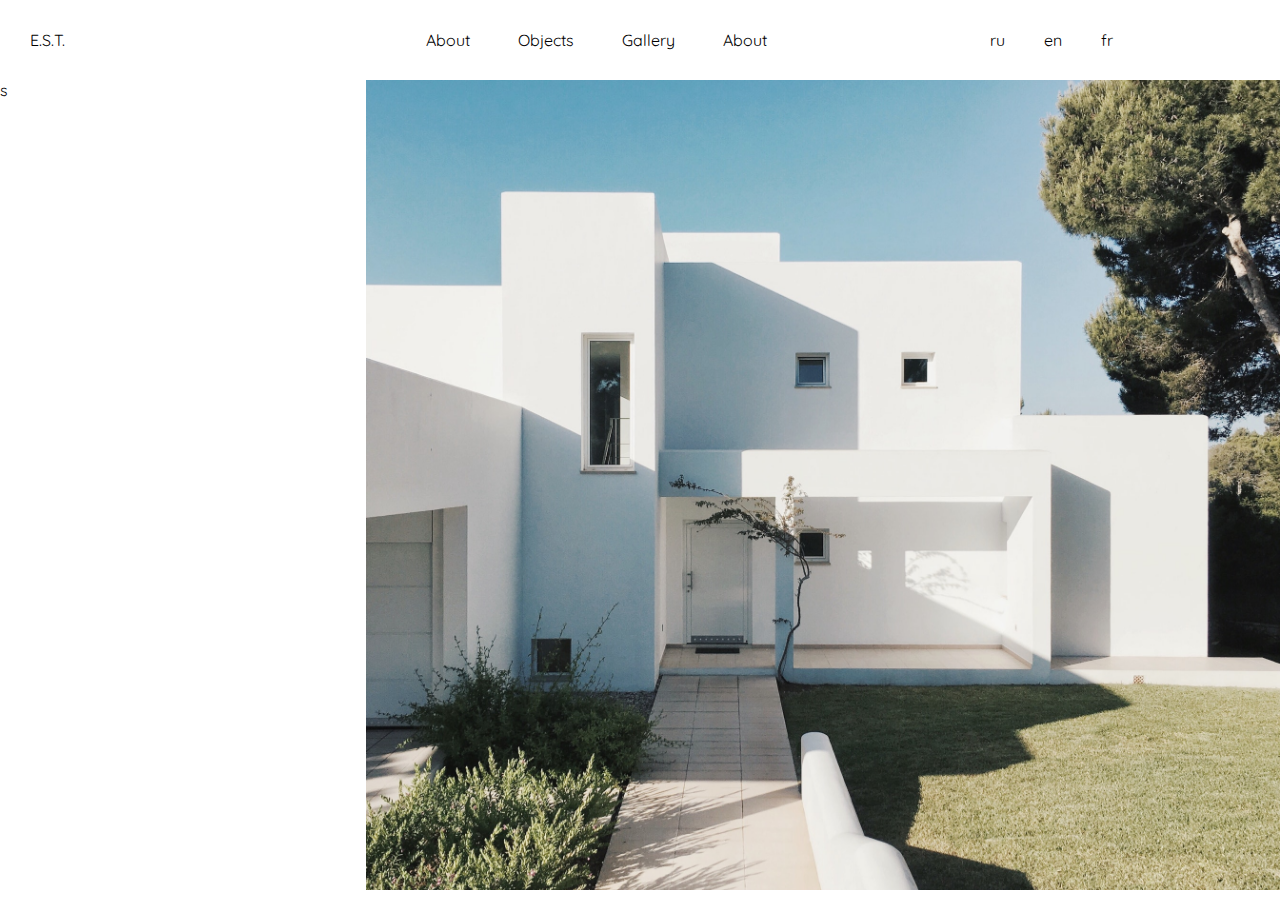
==== index.html @ d5d572e9 "init" ====
<!DOCTYPE html>
<html lang="en">
  <head>
    <meta charset="UTF-8" />
    <meta http-equiv="X-UA-Compatible" content="IE=edge" />
    <meta name="viewport" content="width=device-width, initial-scale=1.0" />
    <link rel="stylesheet" href="./styles.css" />
    <link rel="preconnect" href="https://fonts.googleapis.com" />
    <link rel="preconnect" href="https://fonts.gstatic.com" crossorigin />
    <link
      href="https://fonts.googleapis.com/css2?family=Quicksand:wght@300&display=swap"
      rel="stylesheet"
    />
    <link
      rel="stylesheet"
      href="https://cdnjs.cloudflare.com/ajax/libs/font-awesome/6.1.0/css/all.min.css"
      integrity="sha512-10/jx2EXwxxWqCLX/hHth/vu2KY3jCF70dCQB8TSgNjbCVAC/8vai53GfMDrO2Emgwccf2pJqxct9ehpzG+MTw=="
      crossorigin="anonymous"
      referrerpolicy="no-referrer"
    />
    <title>Construct Run</title>
  </head>
  <body>
    <section id="nav">
      <div class="">E.S.T.</div>
      <nav>
        <div class="links">
          <ul>
            <li>About</li>
            <li>Objects</li>
            <li>Gallery</li>
            <li>About</li>
          </ul>
        </div>
        <div class="langs">
          <ul>
            <li>
              <i class="fa-solid fa-magnifying-glass"></i>
            </li>
            <li>ru</li>
            <li>en</li>
            <li>fr</li>
          </ul>
        </div>
      </nav>
    </section>
    <section id="top-section">
      <div>s</div>
      <div class="image-side"></div>
    </section>
  </body>
</html>
---- styles.css ----
* {
  margin: 0;
  box-sizing: border-box;
}

body {
  background-color: white;
  font-family: "Quicksand", sans-serif;
}
#nav {
  display: grid;
  grid-template-columns: 4fr 10fr;
  padding: 30px;
}
nav {
  display: flex;
  flex-direction: row;
  justify-content: space-between;
}
.links {
  width: 50%;
  display: flex;
  justify-content: space-evenly;
}

.links ul {
  width: 100%;
  justify-content: space-evenly;
}

.langs {
  width: 50%;
  display: flex;
  justify-content: center;
}

.langs ul {
  width: 200px;
  justify-content: space-around;
}

#top-section {
  display: grid;
  grid-template-columns: 4fr 10fr;
  height: 90vh;
}

ul {
  display: flex;
  flex-direction: row;
  padding: 0;
  /* width: 50%; */
}

li {
  list-style-type: none;
}
.image-side {
  background: url("./hero.jpg");
  width: 100%;
  background-position: center;
  background-size: cover;
  background-repeat: no-repeat;
}
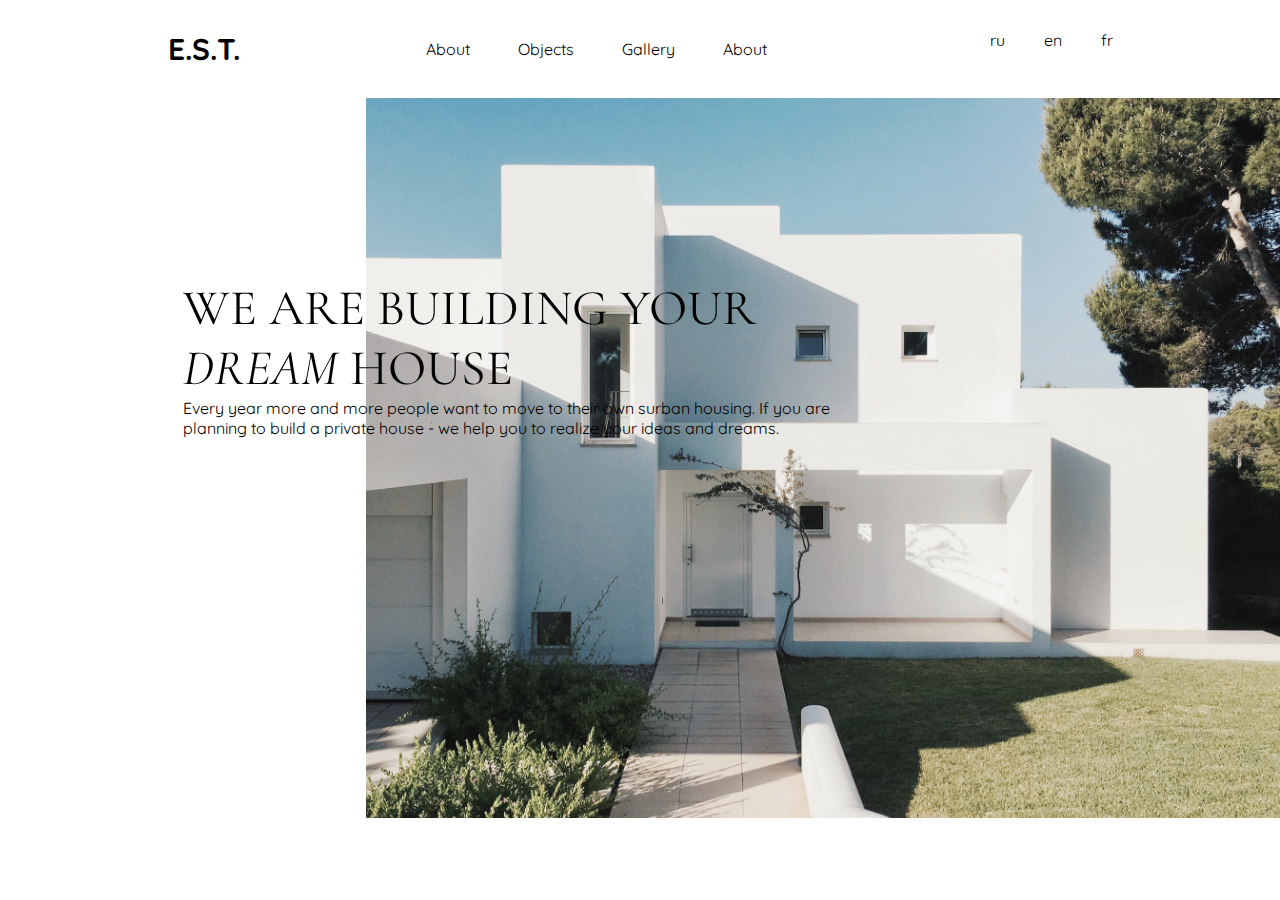
==== commit 591dd8e2: "+hero text" ====
--- a/index.html
+++ b/index.html
@@ -13,16 +13,20 @@
     />
     <link
       rel="stylesheet"
-      href="https://cdnjs.cloudflare.com/ajax/libs/font-awesome/6.1.0/css/all.min.css"
+      href="https://cdnjs.cloudflare.com/ajax/libs/font-awesome/6.1.1/css/all.min.css"
       integrity="sha512-10/jx2EXwxxWqCLX/hHth/vu2KY3jCF70dCQB8TSgNjbCVAC/8vai53GfMDrO2Emgwccf2pJqxct9ehpzG+MTw=="
       crossorigin="anonymous"
       referrerpolicy="no-referrer"
+    />
+    <link
+      href="https://fonts.googleapis.com/css2?family=Cormorant+Garamond:wght@300;400;500;700&display=swap"
+      rel="stylesheet"
     />
     <title>Construct Run</title>
   </head>
   <body>
     <section id="nav">
-      <div class="">E.S.T.</div>
+      <div class="title">E.S.T.</div>
       <nav>
         <div class="links">
           <ul>
@@ -35,7 +39,7 @@
         <div class="langs">
           <ul>
             <li>
-              <i class="fa-solid fa-magnifying-glass"></i>
+              <i class="fa-regular fa-magnifying-glass"></i>
             </li>
             <li>ru</li>
             <li>en</li>
@@ -45,7 +49,16 @@
       </nav>
     </section>
     <section id="top-section">
-      <div>s</div>
+      <div class="text-wrapper">
+        <div class="text">
+          <p class="main">we are building your <i>dream</i> house</p>
+          <p class="small">
+            Every year more and more people want to move to their own surban
+            housing. If you are planning to build a private house - we help you
+            to realize your ideas and dreams.
+          </p>
+        </div>
+      </div>
       <div class="image-side"></div>
     </section>
   </body>
--- a/styles.css
+++ b/styles.css
@@ -26,6 +26,7 @@
 .links ul {
   width: 100%;
   justify-content: space-evenly;
+  align-items: center;
 }
 
 .langs {
@@ -42,7 +43,7 @@
 #top-section {
   display: grid;
   grid-template-columns: 4fr 10fr;
-  height: 90vh;
+  height: 80vh;
 }
 
 ul {
@@ -54,6 +55,7 @@
 
 li {
   list-style-type: none;
+  cursor: pointer;
 }
 .image-side {
   background: url("./hero.jpg");
@@ -62,3 +64,27 @@
   background-size: cover;
   background-repeat: no-repeat;
 }
+
+.title {
+  font-size: 30px;
+  text-align: center;
+  font-weight: bold;
+  font-family: "Quicksand", sans-serif;
+}
+
+.text-wrapper {
+  position: relative;
+}
+
+.text {
+  position: absolute;
+  top: 25%;
+  left: 50%;
+}
+
+.text .main {
+  font-size: 50px;
+  text-transform: uppercase;
+  width: 700px;
+  font-family: 'Cormorant Garamond', serif;
+}
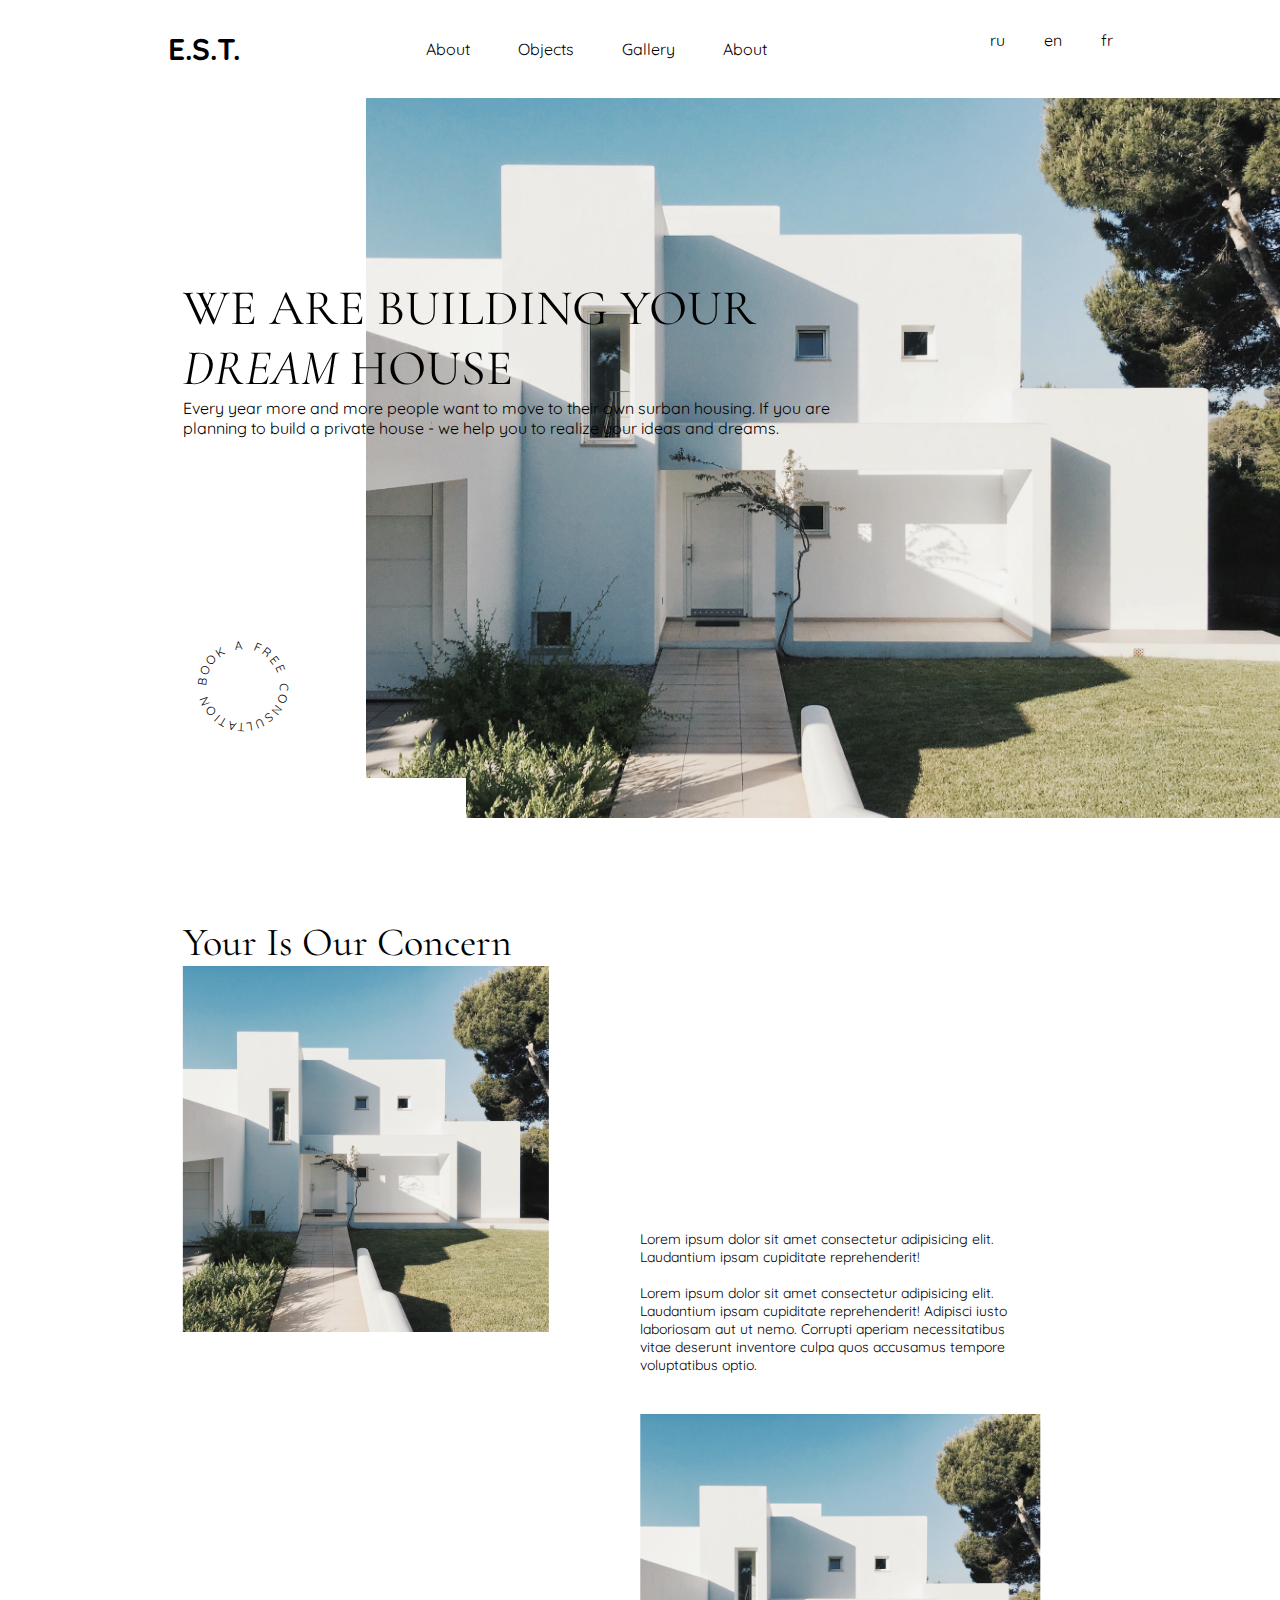
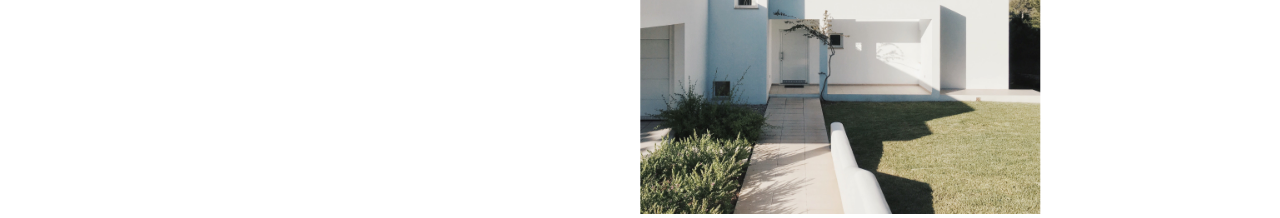
==== commit 0e2770e5: "+second section" ====
--- a/index.html
+++ b/index.html
@@ -11,10 +11,11 @@
       href="https://fonts.googleapis.com/css2?family=Quicksand:wght@300&display=swap"
       rel="stylesheet"
     />
+
     <link
       rel="stylesheet"
       href="https://cdnjs.cloudflare.com/ajax/libs/font-awesome/6.1.1/css/all.min.css"
-      integrity="sha512-10/jx2EXwxxWqCLX/hHth/vu2KY3jCF70dCQB8TSgNjbCVAC/8vai53GfMDrO2Emgwccf2pJqxct9ehpzG+MTw=="
+      integrity="sha512-KfkfwYDsLkIlwQp6LFnl8zNdLGxu9YAA1QvwINks4PhcElQSvqcyVLLD9aMhXd13uQjoXtEKNosOWaZqXgel0g=="
       crossorigin="anonymous"
       referrerpolicy="no-referrer"
     />
@@ -39,7 +40,7 @@
         <div class="langs">
           <ul>
             <li>
-              <i class="fa-regular fa-magnifying-glass"></i>
+              <i class="fa-light fa-magnifying-glass"></i>
             </li>
             <li>ru</li>
             <li>en</li>
@@ -58,8 +59,57 @@
             to realize your ideas and dreams.
           </p>
         </div>
+        <div class="circle">
+          <svg viewBox="0 0 100 100" width="100" height="100">
+            <defs>
+              <path
+                id="circle"
+                d="
+        M 50, 50
+        m -37, 0
+        a 37,37 0 1,1 74,0
+        a 37,37 0 1,1 -74,0"
+              />
+            </defs>
+            <text>
+              <textPath class="textpath" xlink:href="#circle">
+                BOOK A FREE CONSULTATION
+              </textPath>
+            </text>
+          </svg>
+          <i class="fa fa-arrow-right-long text-path-icon"></i>
+        </div>
       </div>
-      <div class="image-side"></div>
+      <div class="image-side">
+        <div class="buttons">
+          <div class="left">
+            <i class="fa fa-arrow-left-long text-path-icon"></i>
+          </div>
+          <div class="right">
+            <i class="fa fa-arrow-right-long text-path-icon"></i>
+          </div>
+        </div>
+      </div>
+    </section>
+
+    <section id="second-section">
+      <div class="second-section-left">
+        <p class="second-section-text">your is our concern</p>
+        <img src="./hero.jpg" alt="second-image" class="second-image" />
+      </div>
+      <div class="second-section-right">
+        <div class="right-inner">
+          <p>
+            Lorem ipsum dolor sit amet consectetur adipisicing elit. Laudantium
+            ipsam cupiditate reprehenderit! <br/> <br/>
+            Lorem ipsum dolor sit amet consectetur adipisicing elit. Laudantium
+            ipsam cupiditate reprehenderit! Adipisci iusto laboriosam aut ut
+            nemo. Corrupti aperiam necessitatibus vitae deserunt inventore culpa
+            quos accusamus tempore voluptatibus optio.
+          </p>
+          <img src="./hero.jpg" alt="second-image" class="second-image" />
+        </div>
+      </div>
     </section>
   </body>
 </html>
--- a/styles.css
+++ b/styles.css
@@ -6,6 +6,7 @@
 body {
   background-color: white;
   font-family: "Quicksand", sans-serif;
+  overflow-x: hidden;
 }
 #nav {
   display: grid;
@@ -44,6 +45,13 @@
   display: grid;
   grid-template-columns: 4fr 10fr;
   height: 80vh;
+  margin-bottom: 100px;
+}
+
+#second-section {
+  display: grid;
+  grid-template-columns: 4fr 10fr;
+  height: 100vh;
 }
 
 ul {
@@ -63,6 +71,7 @@
   background-position: center;
   background-size: cover;
   background-repeat: no-repeat;
+  position: relative;
 }
 
 .title {
@@ -80,11 +89,99 @@
   position: absolute;
   top: 25%;
   left: 50%;
+  z-index: 2;
 }
 
 .text .main {
   font-size: 50px;
   text-transform: uppercase;
   width: 700px;
-  font-family: 'Cormorant Garamond', serif;
+  font-family: "Cormorant Garamond", serif;
 }
+
+.circle {
+  width: 120px;
+  height: 120px;
+  border-radius: 50%;
+  display: flex;
+  justify-content: center;
+  align-items: center;
+  padding: 8px;
+  position: absolute;
+  bottom: 10%;
+  left: 50%;
+}
+
+.textpath {
+  font-size: 12px;
+  word-spacing: 3px;
+  letter-spacing: 2px;
+}
+
+.text-path-icon {
+  position: absolute;
+}
+
+.buttons {
+  background-color: white;
+  width: 100px;
+  height: 40px;
+  position: absolute;
+  bottom: 0;
+  left: 0;
+  display: grid;
+  grid-template-columns: repeat(2, 1fr);
+  gap: 10px;
+  cursor: pointer;
+}
+
+.left {
+  display: flex;
+  justify-content: end;
+  align-items: center;
+}
+
+.right {
+  display: flex;
+  justify-content: start;
+  align-items: center;
+}
+
+.second-section-left {
+  width: 100%;
+  transform: translateX(50%);
+
+}
+
+.second-section-text {
+  font-family: "Cormorant Garamond", serif;
+  font-size: 40px;
+  text-transform: capitalize;
+
+}
+
+
+.second-image{
+    width: 100%;
+    /* height: 70vh; */
+}
+
+
+.second-section-right{
+    width: 100%;
+  transform: translateX(30%);
+
+}
+
+
+.right-inner{
+    width: 400px;
+    position: absolute;
+    bottom: 0;
+    font-size: 14px;
+}
+
+.right-inner p{
+    padding-right: 20px;
+margin-bottom: 40px;
+}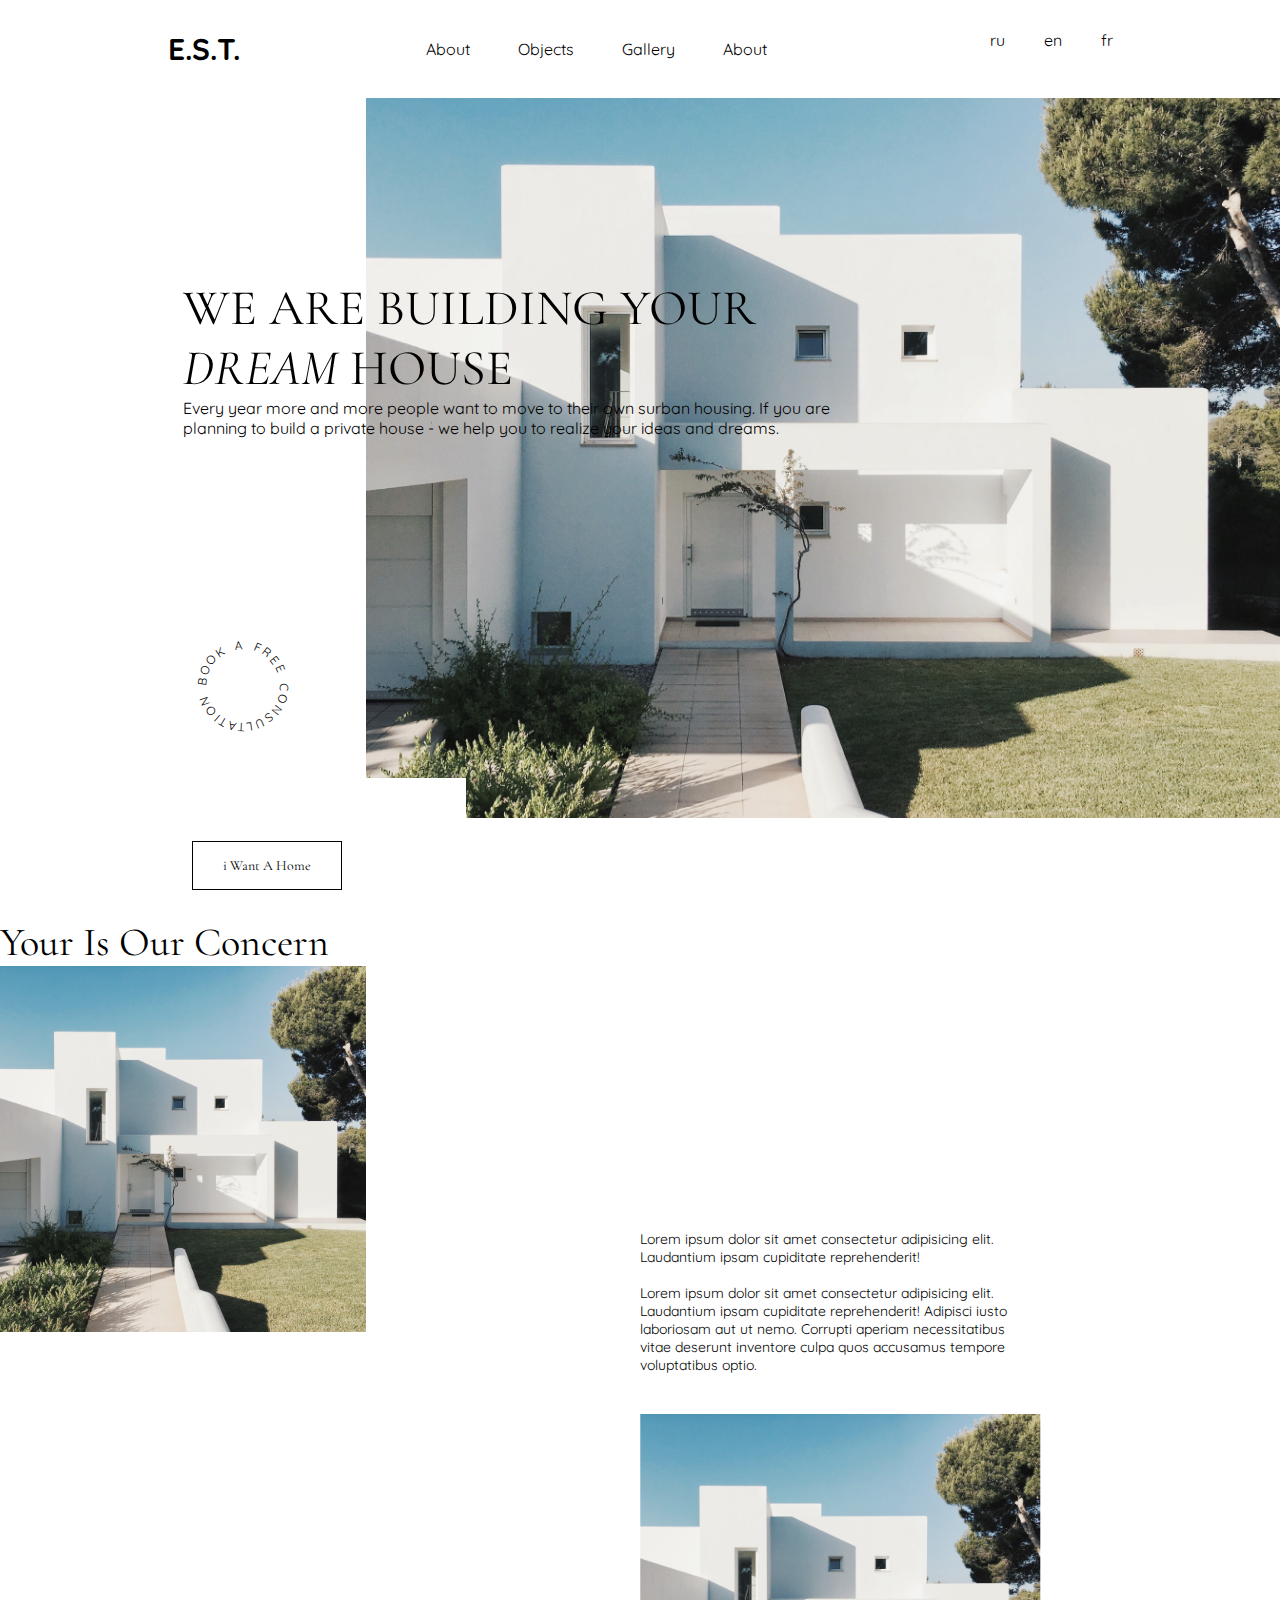
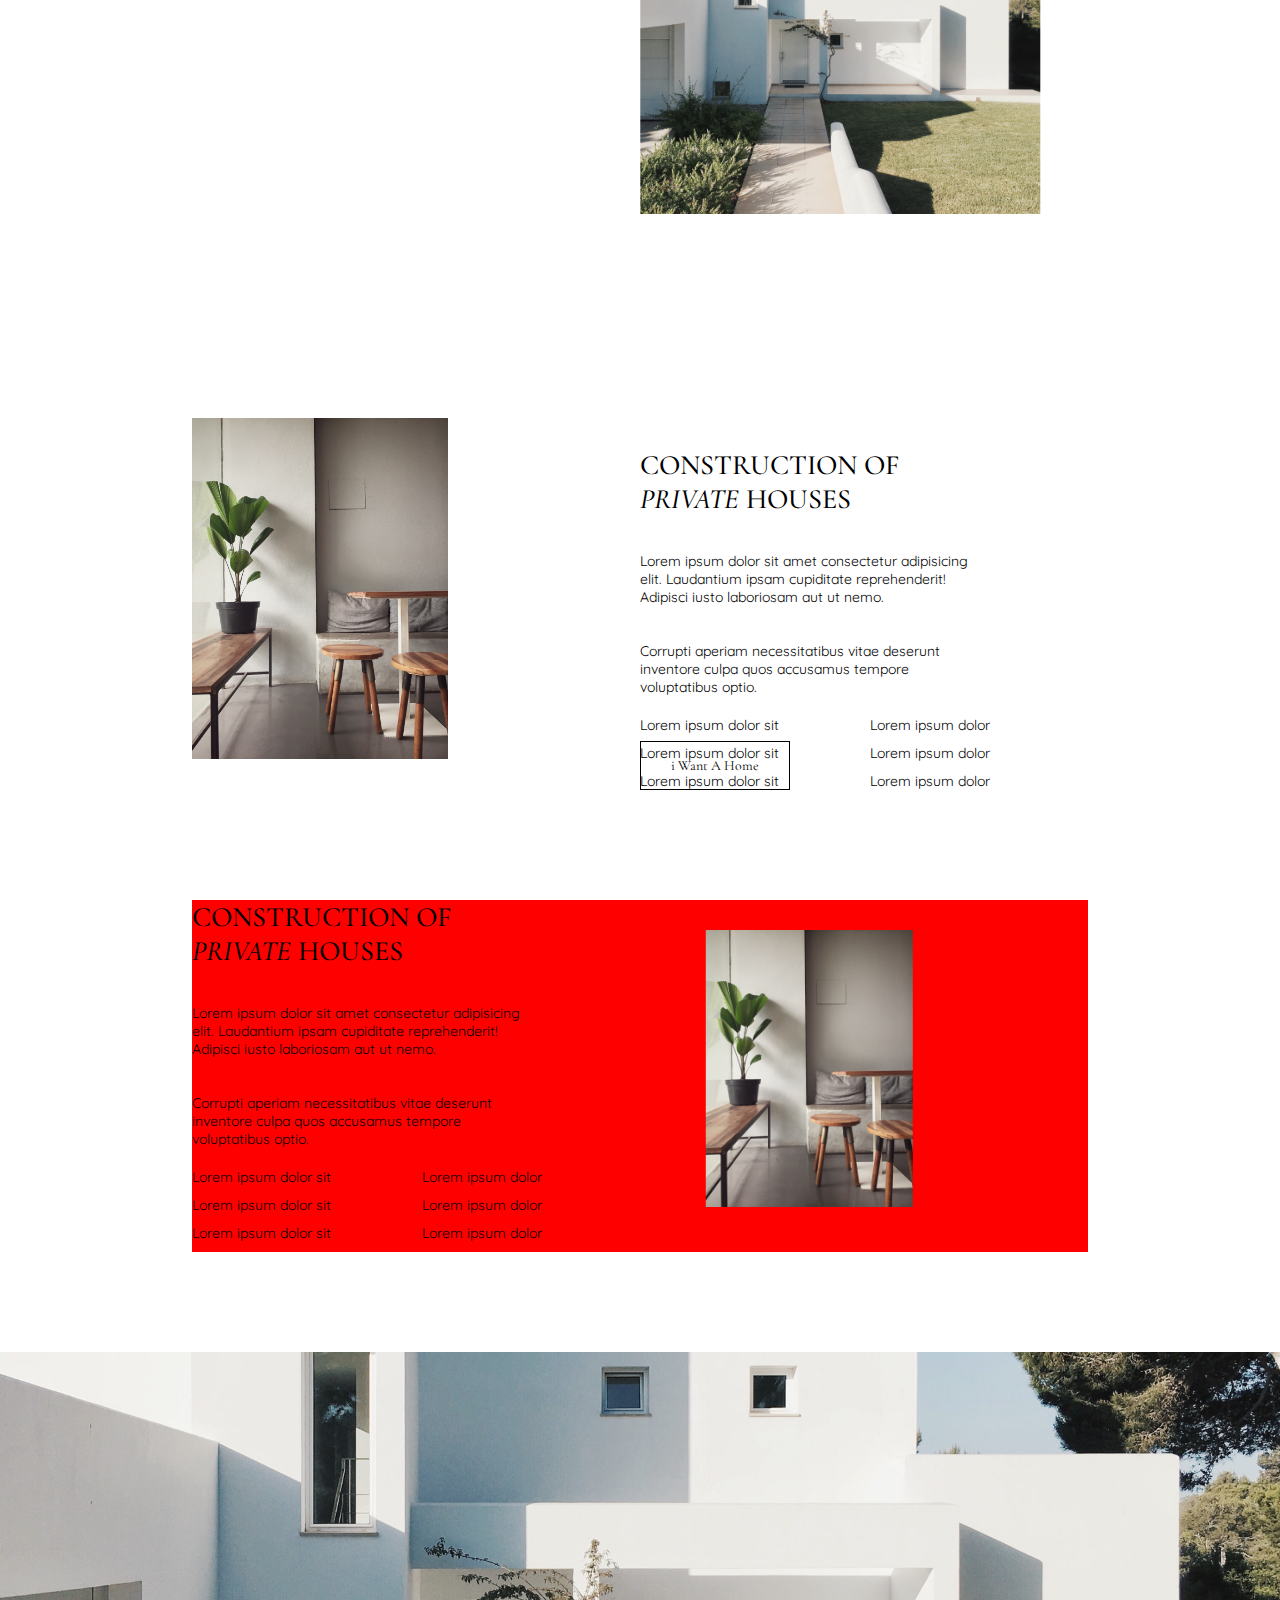
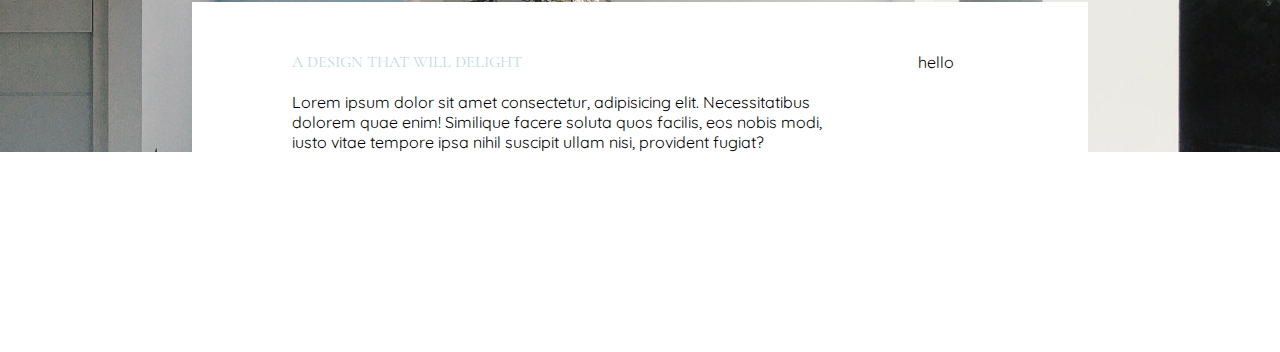
==== commit 2b66be47: "good" ====
--- a/index.html
+++ b/index.html
@@ -101,7 +101,8 @@
         <div class="right-inner">
           <p>
             Lorem ipsum dolor sit amet consectetur adipisicing elit. Laudantium
-            ipsam cupiditate reprehenderit! <br/> <br/>
+            ipsam cupiditate reprehenderit! <br />
+            <br />
             Lorem ipsum dolor sit amet consectetur adipisicing elit. Laudantium
             ipsam cupiditate reprehenderit! Adipisci iusto laboriosam aut ut
             nemo. Corrupti aperiam necessitatibus vitae deserunt inventore culpa
@@ -111,5 +112,109 @@
         </div>
       </div>
     </section>
+
+    <!-- <section id="second-section">
+      <div class="second-section-left">
+        <img src="./hero.jpg" alt="second-image" class="third-image" />
+      </div>
+      <div class="second-section-right">
+        <div class="right-inner">
+          <p>
+            Lorem ipsum dolor sit amet consectetur adipisicing elit. Laudantium
+            ipsam cupiditate reprehenderit! <br />
+            <br />
+            Lorem ipsum dolor sit amet consectetur adipisicing elit. Laudantium
+            ipsam cupiditate reprehenderit! Adipisci iusto laboriosam aut ut
+            nemo. Corrupti aperiam necessitatibus vitae deserunt inventore culpa
+            quos accusamus tempore voluptatibus optio.
+          </p>
+          <img src="./hero.jpg" alt="second-image" class="second-image" />
+        </div>
+      </div>
+    </section> -->
+
+    <section id="third-section">
+      <div class="second-section-left">
+        <img src="./image1.jpg" alt="second-image" class="third-image" />
+      </div>
+      <div class="second-section-right">
+        <div class="third-right-inner">
+          <p class="huge">CONSTRUCTION OF <i>PRIVATE</i> HOUSES</p>
+          <br /><br />
+          <p>
+            Lorem ipsum dolor sit amet consectetur adipisicing elit. Laudantium
+            ipsam cupiditate reprehenderit! Adipisci iusto laboriosam aut ut
+            nemo.
+          </p>
+          <br /><br />
+          <p>
+            Corrupti aperiam necessitatibus vitae deserunt inventore culpa quos
+            accusamus tempore voluptatibus optio.
+          </p>
+          <div class="list">
+            <ul>
+              <li>Lorem ipsum dolor sit</li>
+              <li>Lorem ipsum dolor sit</li>
+              <li>Lorem ipsum dolor sit</li>
+            </ul>
+            <ul>
+              <li>Lorem ipsum dolor</li>
+              <li>Lorem ipsum dolor</li>
+              <li>Lorem ipsum dolor</li>
+            </ul>
+          </div>
+          <span class="custom-button">i want a home</span>
+        </div>
+      </div>
+    </section>
+
+    <section id="four-section">
+      <div class="second-section-left">
+        <div class="third-right-inner">
+          <p class="huge">CONSTRUCTION OF <i>PRIVATE</i> HOUSES</p>
+          <br /><br />
+          <p>
+            Lorem ipsum dolor sit amet consectetur adipisicing elit. Laudantium
+            ipsam cupiditate reprehenderit! Adipisci iusto laboriosam aut ut
+            nemo.
+          </p>
+          <br /><br />
+          <p>
+            Corrupti aperiam necessitatibus vitae deserunt inventore culpa quos
+            accusamus tempore voluptatibus optio.
+          </p>
+          <div class="list">
+            <ul>
+              <li>Lorem ipsum dolor sit</li>
+              <li>Lorem ipsum dolor sit</li>
+              <li>Lorem ipsum dolor sit</li>
+            </ul>
+            <ul>
+              <li>Lorem ipsum dolor</li>
+              <li>Lorem ipsum dolor</li>
+              <li>Lorem ipsum dolor</li>
+            </ul>
+          </div>
+          <span class="custom-button">i want a home</span>
+        </div>
+      </div>
+      <div class="second-section-right">
+        <img src="./image1.jpg" alt="second-image" class="third-image-left" />
+      </div>
+    </section>
+
+    <section id="five-section">
+      <div class="box">
+        <div class="box-inner">
+          <p class="design">A DESIGN THAT WILL DELIGHT</p><br/>
+          Lorem ipsum dolor sit amet consectetur, adipisicing elit.
+          Necessitatibus dolorem quae enim! Similique facere soluta quos
+          facilis, eos nobis modi, iusto vitae tempore ipsa nihil suscipit ullam
+          nisi, provident fugiat?
+        </div>
+        <div class="">hello</div>
+      </div>
+    </section>
+    <footer></footer>
   </body>
 </html>
--- a/styles.css
+++ b/styles.css
@@ -52,9 +52,35 @@
   display: grid;
   grid-template-columns: 4fr 10fr;
   height: 100vh;
-}
-
-ul {
+  margin-bottom: 200px;
+}
+
+#third-section {
+  /* display: grid;
+  grid-template-columns: 4fr 10fr;
+  height: auto;
+  margin-bottom: 100px; */
+  display: grid;
+  grid-template-columns: 4fr 10fr;
+  height: auto;
+  width: 70%;
+  margin: auto;
+  margin-bottom: 100px;
+}
+
+#four-section {
+  display: grid;
+  grid-template-columns: 4fr 10fr;
+  height: auto;
+  width: 70%;
+  margin: auto;
+  margin-bottom: 100px;
+  background-color: red;
+
+}
+
+.links ul,
+.langs ul {
   display: flex;
   flex-direction: row;
   padding: 0;
@@ -147,41 +173,128 @@
   align-items: center;
 }
 
-.second-section-left {
-  width: 100%;
-  transform: translateX(50%);
-
+.second-section-left,
+.third-section-left {
+  width: 100%;
+  /* transform: translateX(50%); */
 }
 
 .second-section-text {
   font-family: "Cormorant Garamond", serif;
   font-size: 40px;
   text-transform: capitalize;
-
-}
-
-
-.second-image{
-    width: 100%;
-    /* height: 70vh; */
-}
-
-
-.second-section-right{
-    width: 100%;
+}
+
+.second-image {
+  width: 100%;
+  /* height: 70vh; */
+}
+
+.third-image {
+  width: 100%;
+  /* height: 70vh; */
+}
+
+.second-section-right {
+  width: 100%;
   transform: translateX(30%);
-
-}
-
-
-.right-inner{
-    width: 400px;
-    position: absolute;
-    bottom: 0;
-    font-size: 14px;
-}
-
-.right-inner p{
-    padding-right: 20px;
-margin-bottom: 40px;
+  padding-top: 30px;
+}
+
+.right-inner {
+  width: 400px;
+  position: absolute;
+  bottom: 0;
+  font-size: 14px;
+}
+
+.right-inner p {
+  padding-right: 20px;
+  margin-bottom: 40px;
+}
+
+.third-right-inner {
+  width: 350px;
+  font-size: 14px;
+}
+
+.third-right-inner p {
+  width: 350px;
+}
+
+.huge {
+  font-size: 28px;
+  font-weight: 500;
+  font-family: "Cormorant Garamond", serif;
+}
+
+.list {
+  display: flex;
+  justify-content: space-between;
+}
+
+.list ul {
+  padding: 0;
+  margin-top: 20px;
+}
+.list ul li {
+  margin-bottom: 10px;
+}
+
+.custom-button {
+  text-transform: capitalize;
+  width: auto;
+  border: 1px solid black;
+  padding: 15px 30px;
+  position: absolute;
+  bottom: 10px;
+  cursor: pointer;
+  font-family: "Cormorant Garamond", serif;
+}
+
+.third-image-left {
+  width: 38%;
+  /* height: 960px; */
+}
+
+#five-section {
+  background: url("./hero.jpg");
+  width: 100%;
+  height: 400px;
+  background-position: center;
+  background-size: cover;
+  background-repeat: no-repeat;
+  position: relative;
+}
+
+.box {
+  width: 70%;
+  background-color: white;
+  margin: auto;
+  position: absolute;
+  bottom: 0;
+  margin: auto;
+  transform: translateX(50%);
+  right: 50%;
+  /* padding: 20px 50px; */
+  padding: 50px 100px 0 100px;
+  display: grid;
+  grid-template-columns: 90% 10%;
+}
+
+.box-inner {
+  width: 90%;
+}
+
+
+
+.design{
+  font-family: "Cormorant Garamond", serif;
+color: #bed8e5;
+}
+
+
+footer{
+    height: 200px;
+
 }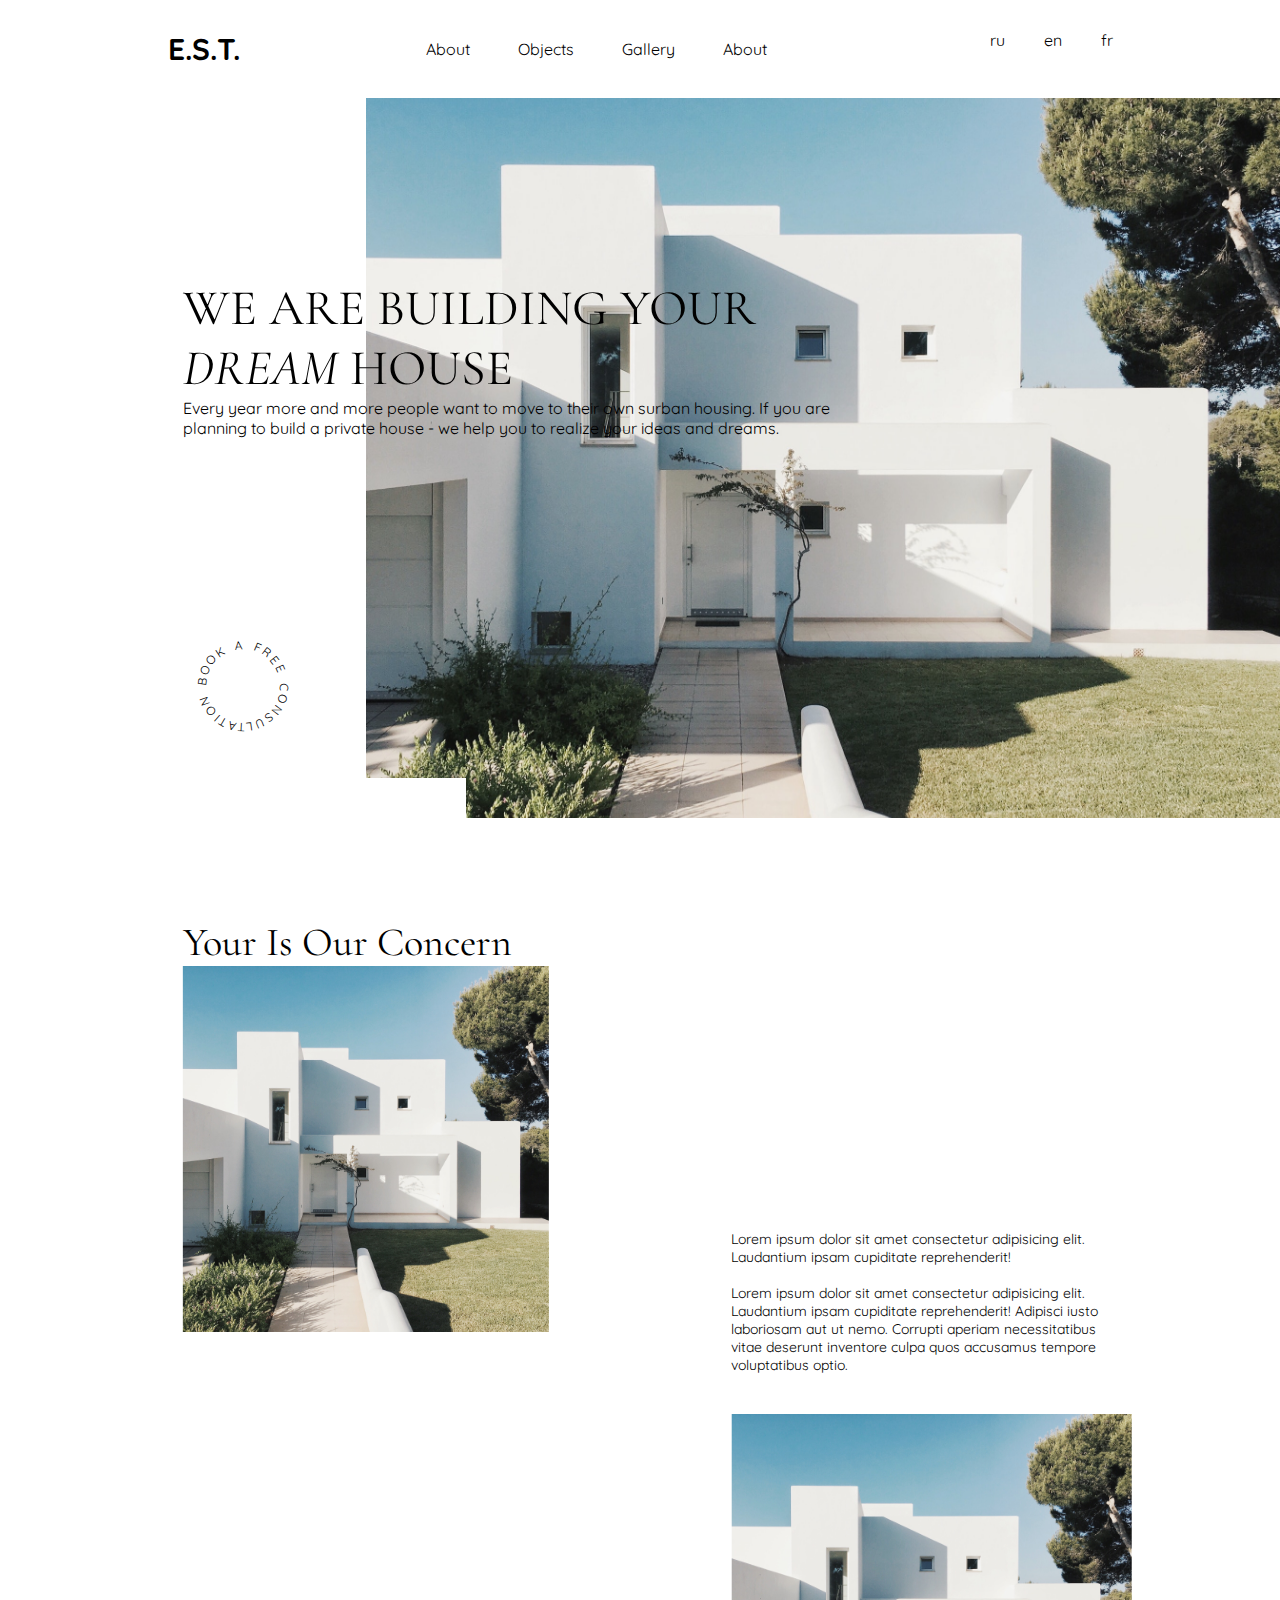
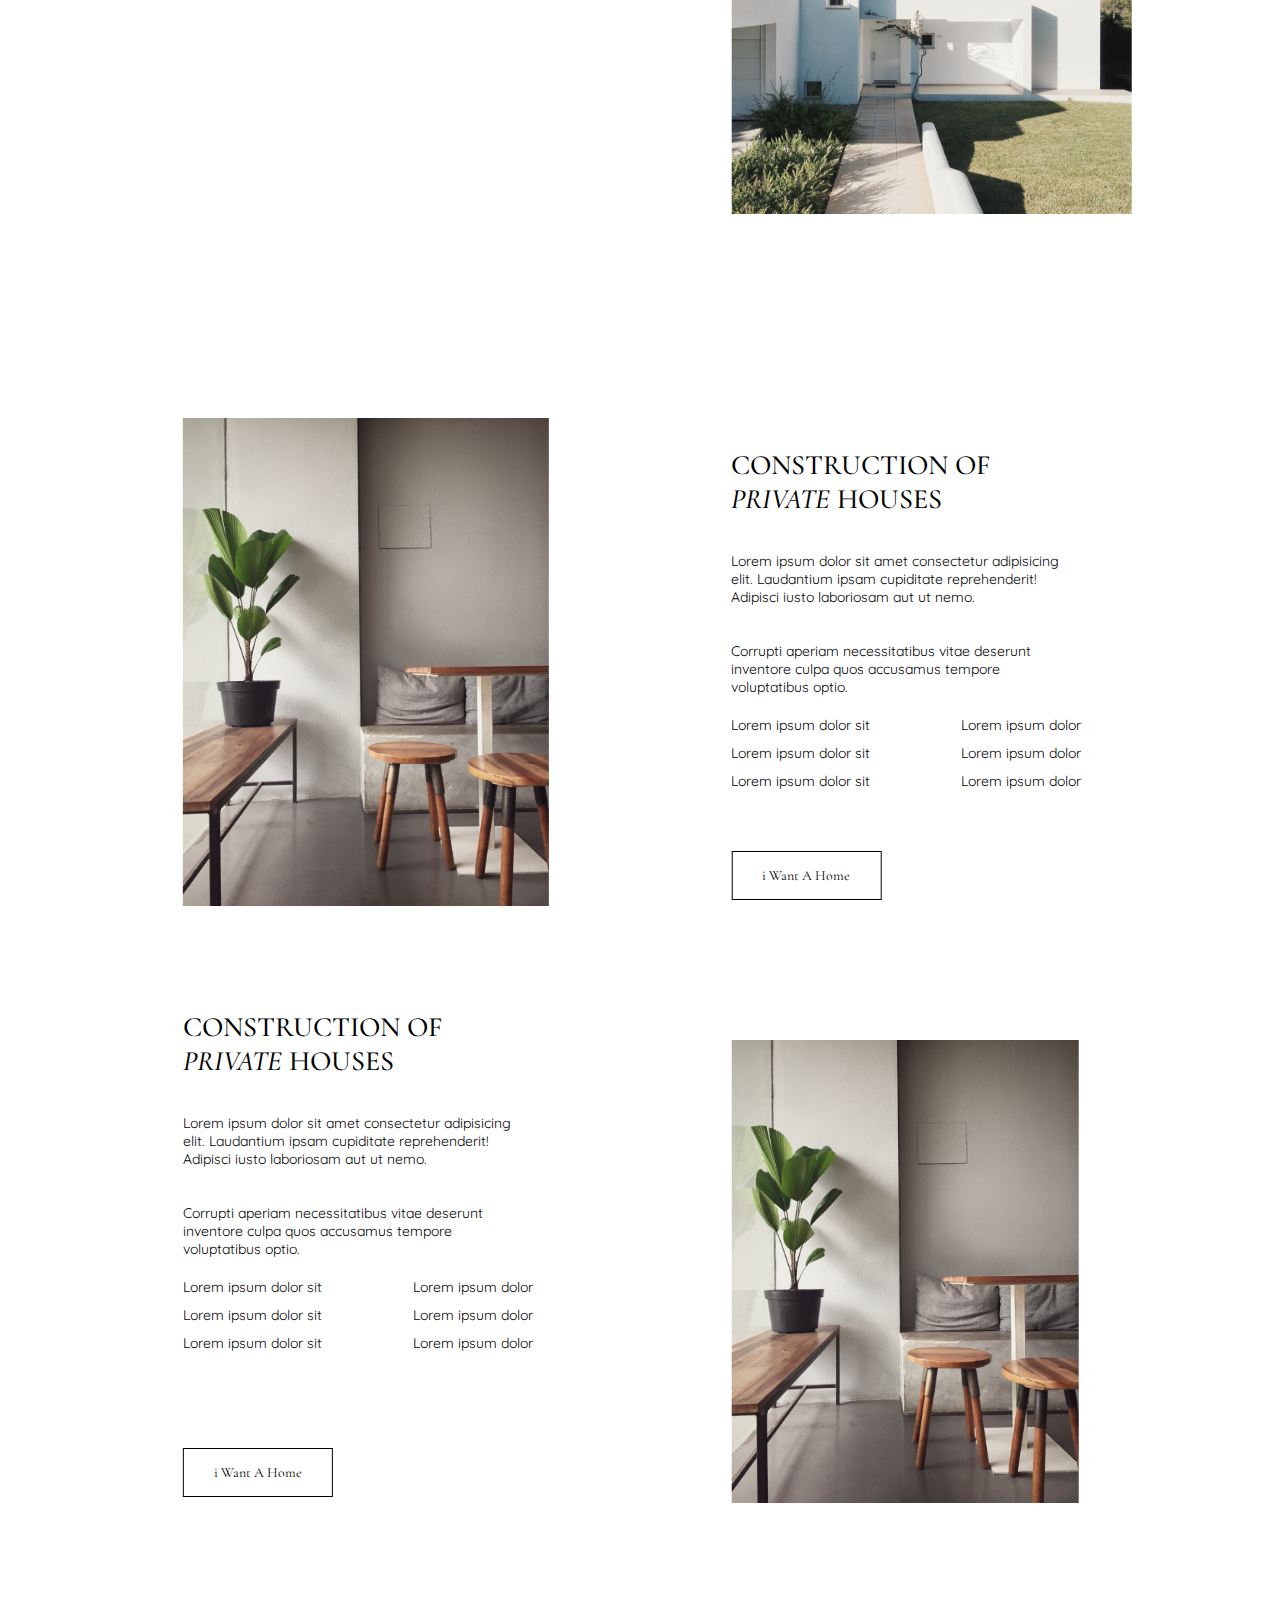
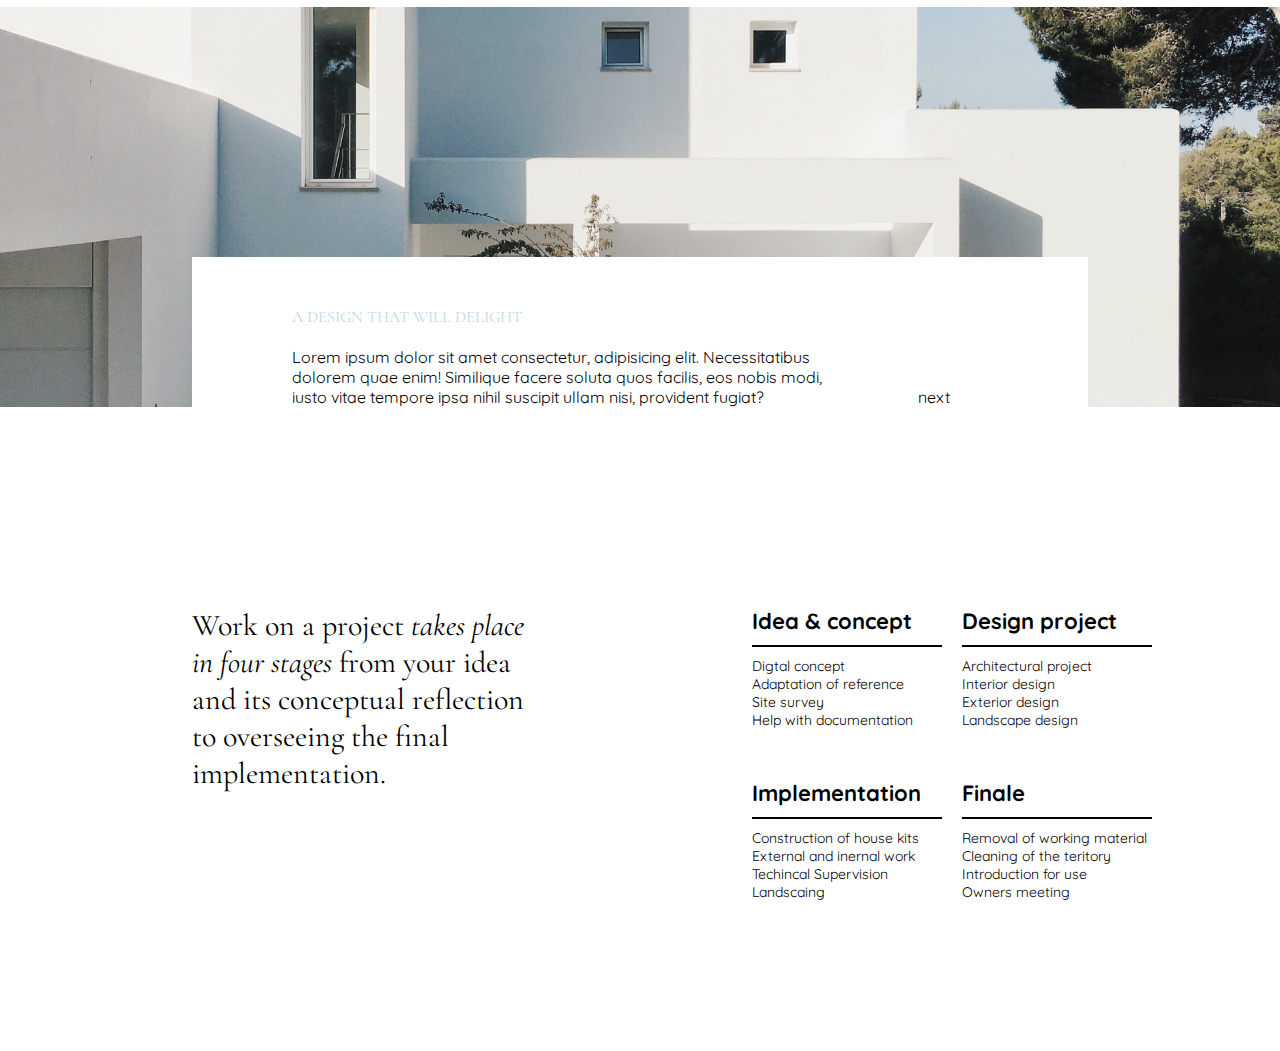
==== commit 9e64bda7: "+about" ====
--- a/index.html
+++ b/index.html
@@ -206,15 +206,75 @@
     <section id="five-section">
       <div class="box">
         <div class="box-inner">
-          <p class="design">A DESIGN THAT WILL DELIGHT</p><br/>
+          <p class="design">A DESIGN THAT WILL DELIGHT</p>
+          <br />
           Lorem ipsum dolor sit amet consectetur, adipisicing elit.
           Necessitatibus dolorem quae enim! Similique facere soluta quos
           facilis, eos nobis modi, iusto vitae tempore ipsa nihil suscipit ullam
           nisi, provident fugiat?
         </div>
-        <div class="">hello</div>
-      </div>
-    </section>
-    <footer></footer>
+        <div class="box-icon-wrapper">
+          <div class="next">
+            <span>next</span>
+            <span>
+              <i class="fa fa-arrow-right-long"></i>
+            </span>
+          </div>
+        </div>
+      </div>
+    </section>
+    <footer>
+      <div class="footer-left">
+        <p class="footer-main-text">
+          Work on a project <i>takes place in four stages</i> from your idea and
+          its conceptual reflection to overseeing the final implementation.
+        </p>
+      </div>
+      <div class="footer-right">
+        <div class="footer-right-inner">
+          <div class="footer-grid">
+            <div class="footer-grid-left">
+              <p>Idea & concept</p>
+              <ul>
+                <li>Digtal concept</li>
+                <li>Adaptation of reference</li>
+                <li>Site survey</li>
+                <li>Help with documentation</li>
+              </ul>
+            </div>
+            <div class="footer-grid-right">
+              <p>Design project</p>
+              <ul>
+                <li>Architectural project</li>
+                <li>Interior design</li>
+                <li>Exterior design</li>
+                <li>Landscape design</li>
+              </ul>
+            </div>
+          </div>
+
+          <div class="footer-grid">
+            <div class="footer-grid-left">
+              <p>Implementation</p>
+              <ul>
+                <li>Construction of house kits</li>
+                <li>External and inernal work</li>
+                <li>Techincal Supervision</li>
+                <li>Landscaing</li>
+              </ul>
+            </div>
+            <div class="footer-grid-right">
+              <p>Finale</p>
+              <ul>
+                <li>Removal of working material</li>
+                <li>Cleaning of the teritory</li>
+                <li>Introduction for use</li>
+                <li>Owners meeting</li>
+              </ul>
+            </div>
+          </div>
+        </div>
+      </div>
+    </footer>
   </body>
 </html>
--- a/styles.css
+++ b/styles.css
@@ -56,27 +56,17 @@
 }
 
 #third-section {
-  /* display: grid;
+  display: grid;
   grid-template-columns: 4fr 10fr;
   height: auto;
-  margin-bottom: 100px; */
+  margin-bottom: 100px;
+}
+
+#four-section {
   display: grid;
   grid-template-columns: 4fr 10fr;
   height: auto;
-  width: 70%;
-  margin: auto;
   margin-bottom: 100px;
-}
-
-#four-section {
-  display: grid;
-  grid-template-columns: 4fr 10fr;
-  height: auto;
-  width: 70%;
-  margin: auto;
-  margin-bottom: 100px;
-  background-color: red;
-
 }
 
 .links ul,
@@ -176,7 +166,7 @@
 .second-section-left,
 .third-section-left {
   width: 100%;
-  /* transform: translateX(50%); */
+  transform: translateX(50%);
 }
 
 .second-section-text {
@@ -197,7 +187,7 @@
 
 .second-section-right {
   width: 100%;
-  transform: translateX(30%);
+  transform: translateX(40%);
   padding-top: 30px;
 }
 
@@ -277,7 +267,7 @@
   transform: translateX(50%);
   right: 50%;
   /* padding: 20px 50px; */
-  padding: 50px 100px 0 100px;
+  padding: 50px 100px 0;
   display: grid;
   grid-template-columns: 90% 10%;
 }
@@ -286,15 +276,78 @@
   width: 90%;
 }
 
-
-
-.design{
-  font-family: "Cormorant Garamond", serif;
-color: #bed8e5;
-}
-
-
-footer{
-    height: 200px;
-
-}+.design {
+  font-family: "Cormorant Garamond", serif;
+  color: #bed8e5;
+}
+
+footer {
+  height: 50vh;
+  display: grid;
+  width: 70%;
+  margin: auto;
+  grid-template-columns: 6fr 10fr;
+  height: auto;
+  margin-bottom: 100px;
+  margin-top: 200px;
+}
+
+.box-icon-wrapper {
+  display: flex;
+  align-items: flex-end;
+}
+
+.next {
+  display: flex;
+  flex-direction: row;
+  align-items: center;
+  justify-content: space-between;
+  width: 100%;
+}
+
+.footer-main-text {
+  font-family: "Cormorant Garamond", serif;
+  font-size: 30px;
+}
+
+.footer-grid {
+  display: grid;
+  grid-template-columns: repeat(2, 1fr);
+  gap: 20px;
+}
+.footer-grid-left ul,
+.footer-grid-right ul {
+  padding: 0;
+}
+
+.footer-left {
+}
+
+.footer-right {
+  width: 100%;
+  transform: translateX(40%);
+}
+
+.footer-right-inner {
+  width: 400px;
+  font-size: 14px;
+}
+
+.footer-grid-left p,
+.footer-grid-right p {
+  font-size: 22px;
+  font-weight: bold;
+  padding-bottom: 10px;
+  width: fit-content;
+}
+
+.footer-grid-left,
+.footer-grid-right {
+  margin-bottom: 50px;
+}
+
+.footer-grid-left ul,
+.footer-grid-right ul {
+  border-top: 2px solid black;
+  padding-top: 10px;
+}
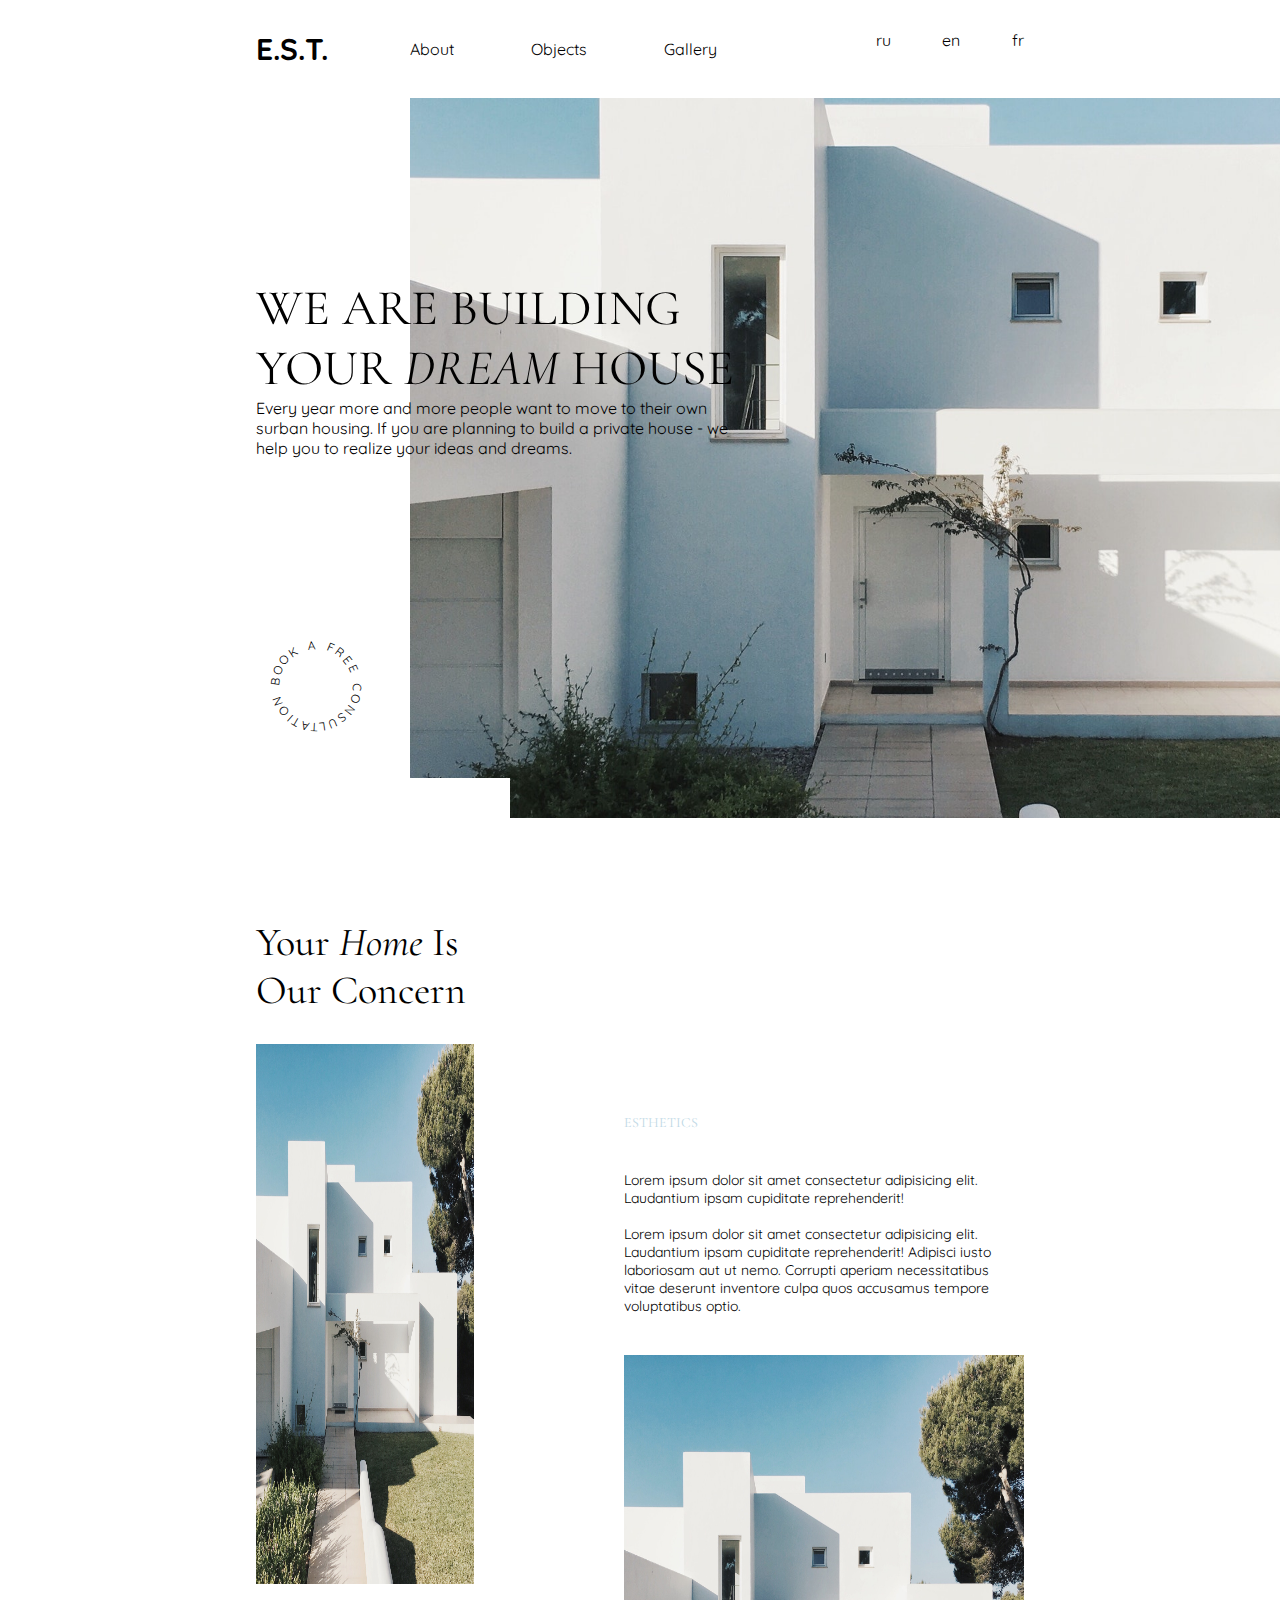
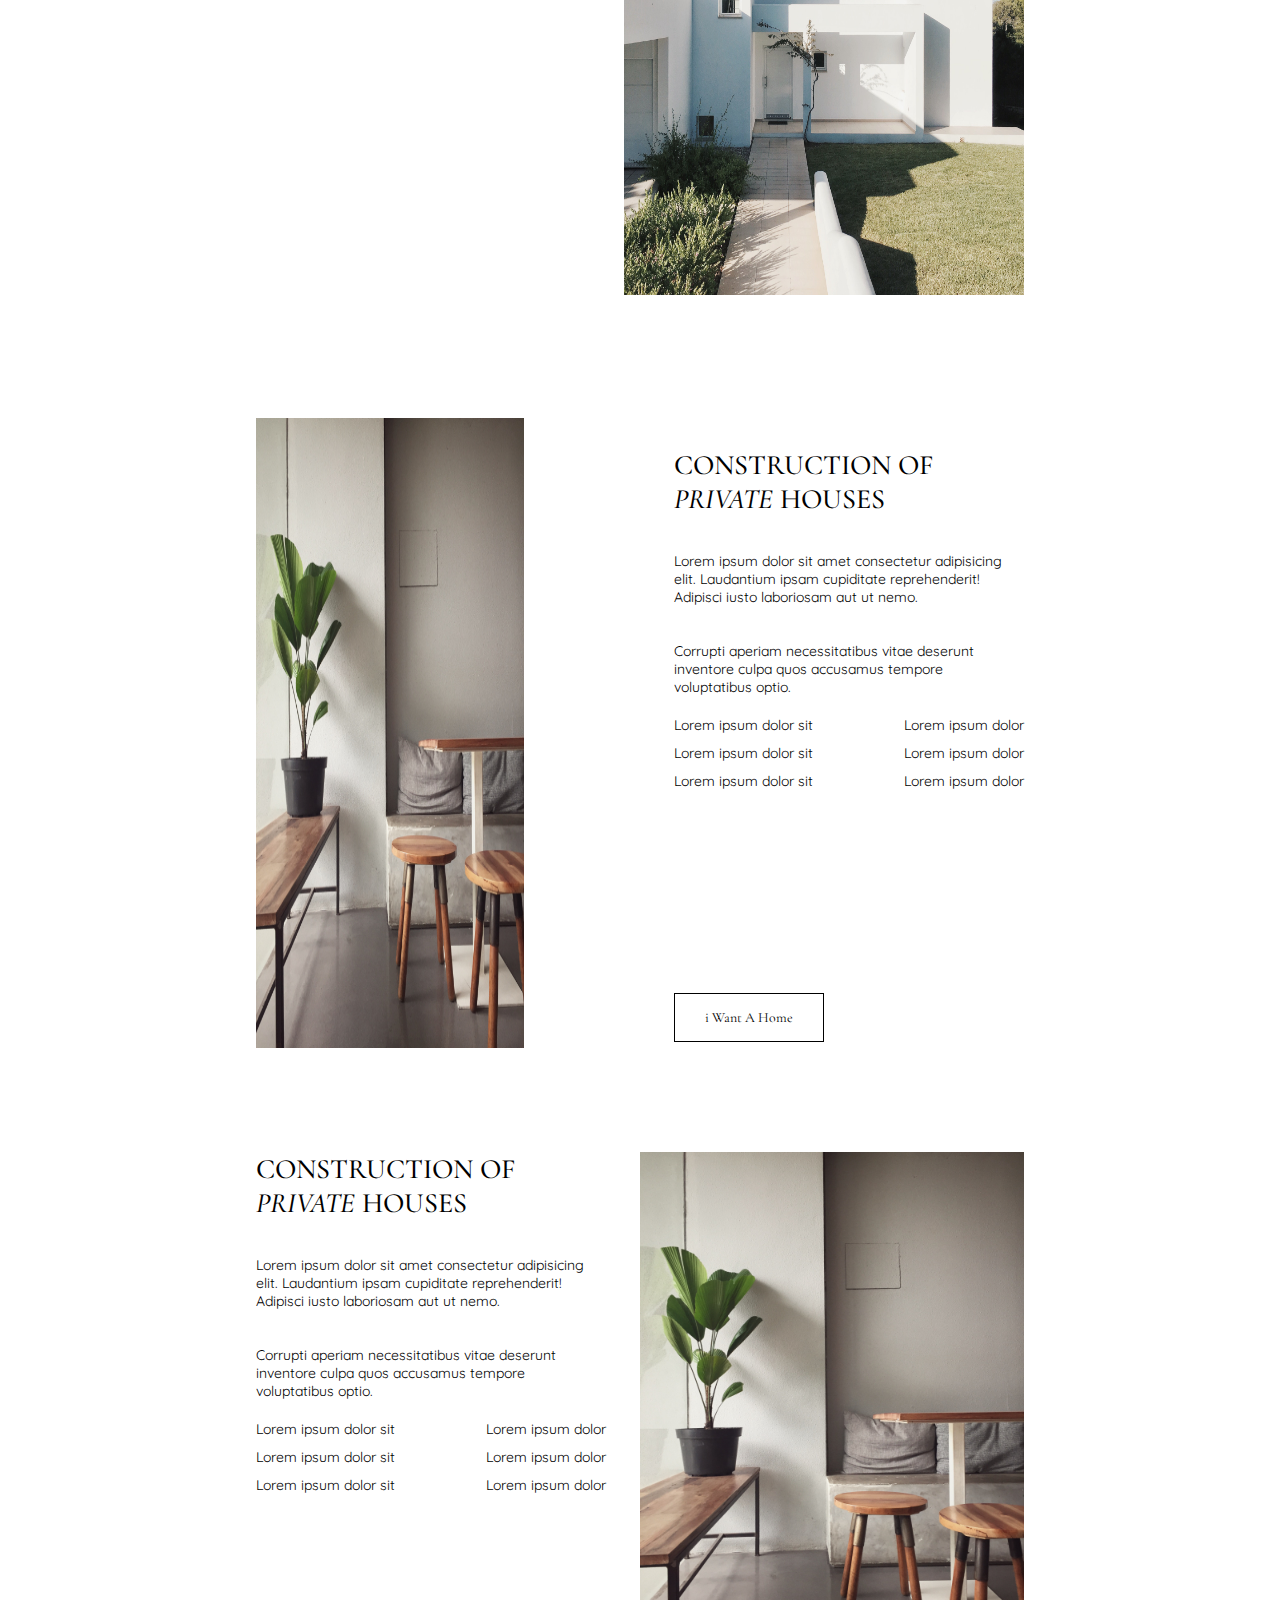
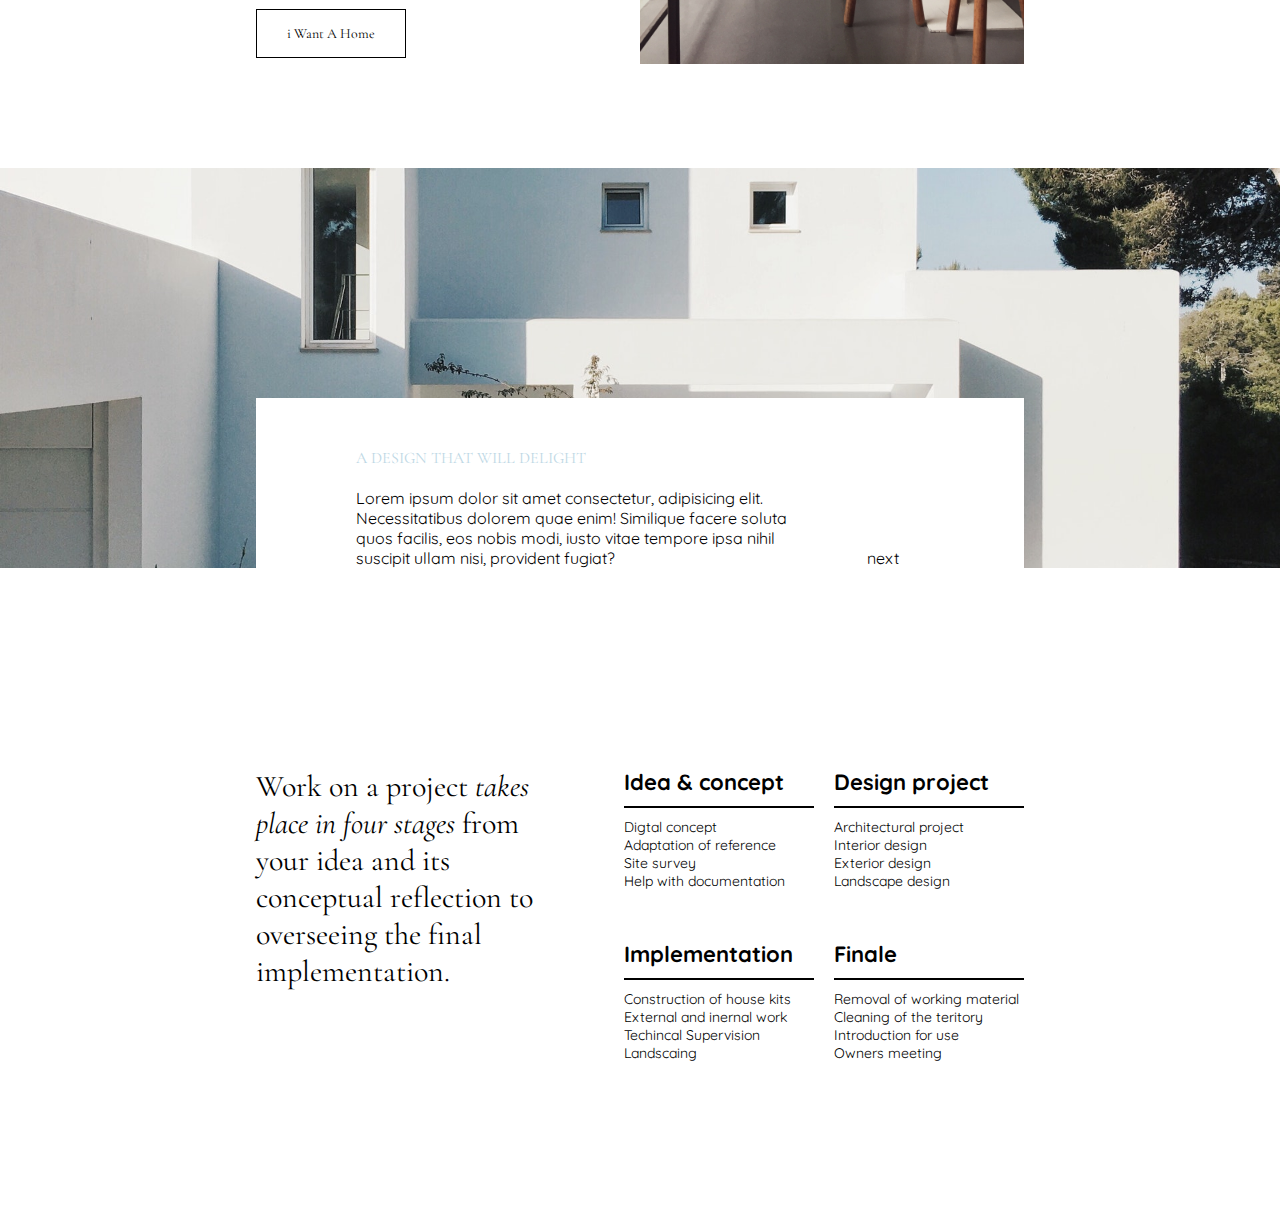
==== commit 4db4cbc0: "+images" ====
--- a/index.html
+++ b/index.html
@@ -23,186 +23,178 @@
       href="https://fonts.googleapis.com/css2?family=Cormorant+Garamond:wght@300;400;500;700&display=swap"
       rel="stylesheet"
     />
-    <title>Construct Run</title>
+    <title>E.S.T</title>
   </head>
   <body>
-    <section id="nav">
-      <div class="title">E.S.T.</div>
-      <nav>
-        <div class="links">
-          <ul>
-            <li>About</li>
-            <li>Objects</li>
-            <li>Gallery</li>
-            <li>About</li>
-          </ul>
-        </div>
-        <div class="langs">
-          <ul>
-            <li>
-              <i class="fa-light fa-magnifying-glass"></i>
-            </li>
-            <li>ru</li>
-            <li>en</li>
-            <li>fr</li>
-          </ul>
-        </div>
-      </nav>
-    </section>
-    <section id="top-section">
-      <div class="text-wrapper">
-        <div class="text">
-          <p class="main">we are building your <i>dream</i> house</p>
-          <p class="small">
-            Every year more and more people want to move to their own surban
-            housing. If you are planning to build a private house - we help you
-            to realize your ideas and dreams.
-          </p>
-        </div>
-        <div class="circle">
-          <svg viewBox="0 0 100 100" width="100" height="100">
-            <defs>
-              <path
-                id="circle"
-                d="
-        M 50, 50
-        m -37, 0
-        a 37,37 0 1,1 74,0
-        a 37,37 0 1,1 -74,0"
-              />
-            </defs>
-            <text>
-              <textPath class="textpath" xlink:href="#circle">
-                BOOK A FREE CONSULTATION
-              </textPath>
-            </text>
-          </svg>
-          <i class="fa fa-arrow-right-long text-path-icon"></i>
-        </div>
-      </div>
-      <div class="image-side">
-        <div class="buttons">
-          <div class="left">
-            <i class="fa fa-arrow-left-long text-path-icon"></i>
-          </div>
-          <div class="right">
+    <div class="container">
+      <section id="nav">
+        <div class="title">E.S.T.</div>
+        <nav>
+          <div class="links">
+            <ul>
+              <li>
+                <a href="/"> About </a>
+              </li>
+              <li>
+                <a href="/objects.html"> Objects </a>
+              </li>
+              <li>Gallery</li>
+            </ul>
+          </div>
+          <div class="langs">
+            <ul>
+              <li>
+                <i class="fa-light fa-magnifying-glass"></i>
+              </li>
+              <li>ru</li>
+              <li>en</li>
+              <li>fr</li>
+            </ul>
+          </div>
+        </nav>
+      </section>
+
+      <section id="top-section">
+        <div class="text-wrapper">
+          <div class="text">
+            <p class="main">we are building your <i>dream</i> house</p>
+            <p class="small">
+              Every year more and more people want to move to their own surban
+              housing. If you are planning to build a private house - we help
+              you to realize your ideas and dreams.
+            </p>
+          </div>
+          <div class="circle">
+            <svg viewBox="0 0 100 100" width="100" height="100">
+              <defs>
+                <path
+                  id="circle"
+                  d="
+          M 50, 50
+          m -37, 0
+          a 37,37 0 1,1 74,0
+          a 37,37 0 1,1 -74,0"
+                />
+              </defs>
+              <text>
+                <textPath class="textpath" xlink:href="#circle">
+                  BOOK A FREE CONSULTATION
+                </textPath>
+              </text>
+            </svg>
             <i class="fa fa-arrow-right-long text-path-icon"></i>
           </div>
         </div>
-      </div>
-    </section>
-
-    <section id="second-section">
-      <div class="second-section-left">
-        <p class="second-section-text">your is our concern</p>
-        <img src="./hero.jpg" alt="second-image" class="second-image" />
-      </div>
-      <div class="second-section-right">
-        <div class="right-inner">
-          <p>
-            Lorem ipsum dolor sit amet consectetur adipisicing elit. Laudantium
-            ipsam cupiditate reprehenderit! <br />
-            <br />
-            Lorem ipsum dolor sit amet consectetur adipisicing elit. Laudantium
-            ipsam cupiditate reprehenderit! Adipisci iusto laboriosam aut ut
-            nemo. Corrupti aperiam necessitatibus vitae deserunt inventore culpa
-            quos accusamus tempore voluptatibus optio.
-          </p>
+        <div class="image-side">
+          <!-- <img src="./hero.jpg" class="hero-image"> -->
+          <div class="buttons">
+            <div class="left">
+              <i class="fa fa-arrow-left-long text-path-icon"></i>
+            </div>
+            <div class="right">
+              <i class="fa fa-arrow-right-long text-path-icon"></i>
+            </div>
+          </div>
+        </div>
+      </section>
+
+      <section id="second-section">
+        <div class="second-section-left">
+          <p class="second-section-text">your <i>home</i> is our concern</p>
           <img src="./hero.jpg" alt="second-image" class="second-image" />
         </div>
-      </div>
-    </section>
-
-    <!-- <section id="second-section">
-      <div class="second-section-left">
-        <img src="./hero.jpg" alt="second-image" class="third-image" />
-      </div>
-      <div class="second-section-right">
-        <div class="right-inner">
-          <p>
-            Lorem ipsum dolor sit amet consectetur adipisicing elit. Laudantium
-            ipsam cupiditate reprehenderit! <br />
-            <br />
-            Lorem ipsum dolor sit amet consectetur adipisicing elit. Laudantium
-            ipsam cupiditate reprehenderit! Adipisci iusto laboriosam aut ut
-            nemo. Corrupti aperiam necessitatibus vitae deserunt inventore culpa
-            quos accusamus tempore voluptatibus optio.
-          </p>
-          <img src="./hero.jpg" alt="second-image" class="second-image" />
-        </div>
-      </div>
-    </section> -->
-
-    <section id="third-section">
-      <div class="second-section-left">
-        <img src="./image1.jpg" alt="second-image" class="third-image" />
-      </div>
-      <div class="second-section-right">
-        <div class="third-right-inner">
-          <p class="huge">CONSTRUCTION OF <i>PRIVATE</i> HOUSES</p>
-          <br /><br />
-          <p>
-            Lorem ipsum dolor sit amet consectetur adipisicing elit. Laudantium
-            ipsam cupiditate reprehenderit! Adipisci iusto laboriosam aut ut
-            nemo.
-          </p>
-          <br /><br />
-          <p>
-            Corrupti aperiam necessitatibus vitae deserunt inventore culpa quos
-            accusamus tempore voluptatibus optio.
-          </p>
-          <div class="list">
-            <ul>
-              <li>Lorem ipsum dolor sit</li>
-              <li>Lorem ipsum dolor sit</li>
-              <li>Lorem ipsum dolor sit</li>
-            </ul>
-            <ul>
-              <li>Lorem ipsum dolor</li>
-              <li>Lorem ipsum dolor</li>
-              <li>Lorem ipsum dolor</li>
-            </ul>
-          </div>
-          <span class="custom-button">i want a home</span>
-        </div>
-      </div>
-    </section>
-
-    <section id="four-section">
-      <div class="second-section-left">
-        <div class="third-right-inner">
-          <p class="huge">CONSTRUCTION OF <i>PRIVATE</i> HOUSES</p>
-          <br /><br />
-          <p>
-            Lorem ipsum dolor sit amet consectetur adipisicing elit. Laudantium
-            ipsam cupiditate reprehenderit! Adipisci iusto laboriosam aut ut
-            nemo.
-          </p>
-          <br /><br />
-          <p>
-            Corrupti aperiam necessitatibus vitae deserunt inventore culpa quos
-            accusamus tempore voluptatibus optio.
-          </p>
-          <div class="list">
-            <ul>
-              <li>Lorem ipsum dolor sit</li>
-              <li>Lorem ipsum dolor sit</li>
-              <li>Lorem ipsum dolor sit</li>
-            </ul>
-            <ul>
-              <li>Lorem ipsum dolor</li>
-              <li>Lorem ipsum dolor</li>
-              <li>Lorem ipsum dolor</li>
-            </ul>
-          </div>
-          <span class="custom-button">i want a home</span>
-        </div>
-      </div>
-      <div class="second-section-right">
-        <img src="./image1.jpg" alt="second-image" class="third-image-left" />
-      </div>
-    </section>
-
+        <div class="second-section-right">
+          <div class="right-inner">
+            <p class="second-section-text hidden">
+              your <i>home</i> is our concern
+            </p>
+            <p class="design bop-top">ESTHETICS</p>
+
+            <p>
+              Lorem ipsum dolor sit amet consectetur adipisicing elit.
+              Laudantium ipsam cupiditate reprehenderit! <br />
+              <br />
+              Lorem ipsum dolor sit amet consectetur adipisicing elit.
+              Laudantium ipsam cupiditate reprehenderit! Adipisci iusto
+              laboriosam aut ut nemo. Corrupti aperiam necessitatibus vitae
+              deserunt inventore culpa quos accusamus tempore voluptatibus
+              optio.
+            </p>
+            <img src="./hero.jpg" alt="second-image" class="second-image" />
+          </div>
+        </div>
+      </section>
+
+      <section id="third-section">
+        <div class="second-section-left">
+          <img src="./image1.jpg" alt="second-image" class="third-image" />
+        </div>
+        <div class="second-section-right">
+          <div class="third-right-inner">
+            <p class="huge">CONSTRUCTION OF <i>PRIVATE</i> HOUSES</p>
+            <br /><br />
+            <p>
+              Lorem ipsum dolor sit amet consectetur adipisicing elit.
+              Laudantium ipsam cupiditate reprehenderit! Adipisci iusto
+              laboriosam aut ut nemo.
+            </p>
+            <br /><br />
+            <p>
+              Corrupti aperiam necessitatibus vitae deserunt inventore culpa
+              quos accusamus tempore voluptatibus optio.
+            </p>
+            <div class="list">
+              <ul>
+                <li>Lorem ipsum dolor sit</li>
+                <li>Lorem ipsum dolor sit</li>
+                <li>Lorem ipsum dolor sit</li>
+              </ul>
+              <ul>
+                <li>Lorem ipsum dolor</li>
+                <li>Lorem ipsum dolor</li>
+                <li>Lorem ipsum dolor</li>
+              </ul>
+            </div>
+            <span class="custom-button">i want a home</span>
+          </div>
+        </div>
+      </section>
+
+      <section id="four-section">
+        <div class="second-section-left">
+          <div class="third-right-inner">
+            <p class="huge">CONSTRUCTION OF <i>PRIVATE</i> HOUSES</p>
+            <br /><br />
+            <p>
+              Lorem ipsum dolor sit amet consectetur adipisicing elit.
+              Laudantium ipsam cupiditate reprehenderit! Adipisci iusto
+              laboriosam aut ut nemo.
+            </p>
+            <br /><br />
+            <p>
+              Corrupti aperiam necessitatibus vitae deserunt inventore culpa
+              quos accusamus tempore voluptatibus optio.
+            </p>
+            <div class="list">
+              <ul>
+                <li>Lorem ipsum dolor sit</li>
+                <li>Lorem ipsum dolor sit</li>
+                <li>Lorem ipsum dolor sit</li>
+              </ul>
+              <ul>
+                <li>Lorem ipsum dolor</li>
+                <li>Lorem ipsum dolor</li>
+                <li>Lorem ipsum dolor</li>
+              </ul>
+            </div>
+            <span class="custom-button">i want a home</span>
+          </div>
+        </div>
+        <div class="second-section-right pt-0">
+          <img src="./image1.jpg" alt="second-image" class="third-image-left" />
+        </div>
+      </section>
+    </div>
     <section id="five-section">
       <div class="box">
         <div class="box-inner">
@@ -223,58 +215,61 @@
         </div>
       </div>
     </section>
-    <footer>
-      <div class="footer-left">
-        <p class="footer-main-text">
-          Work on a project <i>takes place in four stages</i> from your idea and
-          its conceptual reflection to overseeing the final implementation.
-        </p>
-      </div>
-      <div class="footer-right">
-        <div class="footer-right-inner">
-          <div class="footer-grid">
-            <div class="footer-grid-left">
-              <p>Idea & concept</p>
-              <ul>
-                <li>Digtal concept</li>
-                <li>Adaptation of reference</li>
-                <li>Site survey</li>
-                <li>Help with documentation</li>
-              </ul>
-            </div>
-            <div class="footer-grid-right">
-              <p>Design project</p>
-              <ul>
-                <li>Architectural project</li>
-                <li>Interior design</li>
-                <li>Exterior design</li>
-                <li>Landscape design</li>
-              </ul>
-            </div>
-          </div>
-
-          <div class="footer-grid">
-            <div class="footer-grid-left">
-              <p>Implementation</p>
-              <ul>
-                <li>Construction of house kits</li>
-                <li>External and inernal work</li>
-                <li>Techincal Supervision</li>
-                <li>Landscaing</li>
-              </ul>
-            </div>
-            <div class="footer-grid-right">
-              <p>Finale</p>
-              <ul>
-                <li>Removal of working material</li>
-                <li>Cleaning of the teritory</li>
-                <li>Introduction for use</li>
-                <li>Owners meeting</li>
-              </ul>
-            </div>
-          </div>
-        </div>
-      </div>
-    </footer>
+    <div class="container">
+      <footer>
+        <div class="footer-left">
+          <p class="footer-main-text">
+            Work on a project <i>takes place in four stages</i> from your idea
+            and its conceptual reflection to overseeing the final
+            implementation.
+          </p>
+        </div>
+        <div class="footer-right">
+          <div class="footer-right-inner">
+            <div class="footer-grid">
+              <div class="footer-grid-left">
+                <p>Idea & concept</p>
+                <ul>
+                  <li>Digtal concept</li>
+                  <li>Adaptation of reference</li>
+                  <li>Site survey</li>
+                  <li>Help with documentation</li>
+                </ul>
+              </div>
+              <div class="footer-grid-right">
+                <p>Design project</p>
+                <ul>
+                  <li>Architectural project</li>
+                  <li>Interior design</li>
+                  <li>Exterior design</li>
+                  <li>Landscape design</li>
+                </ul>
+              </div>
+            </div>
+
+            <div class="footer-grid">
+              <div class="footer-grid-left">
+                <p>Implementation</p>
+                <ul>
+                  <li>Construction of house kits</li>
+                  <li>External and inernal work</li>
+                  <li>Techincal Supervision</li>
+                  <li>Landscaing</li>
+                </ul>
+              </div>
+              <div class="footer-grid-right">
+                <p>Finale</p>
+                <ul>
+                  <li>Removal of working material</li>
+                  <li>Cleaning of the teritory</li>
+                  <li>Introduction for use</li>
+                  <li>Owners meeting</li>
+                </ul>
+              </div>
+            </div>
+          </div>
+        </div>
+      </footer>
+    </div>
   </body>
 </html>
--- a/styles.css
+++ b/styles.css
@@ -7,11 +7,22 @@
   background-color: white;
   font-family: "Quicksand", sans-serif;
   overflow-x: hidden;
-}
+  font-weight: normal;
+}
+.container {
+  width: 60%;
+  margin: auto;
+}
+
+a{
+  text-decoration: none;
+color: black;
+}
+
 #nav {
   display: grid;
-  grid-template-columns: 4fr 10fr;
-  padding: 30px;
+  grid-template-columns: 20% 80%;
+  padding: 30px 0;
 }
 nav {
   display: flex;
@@ -26,14 +37,14 @@
 
 .links ul {
   width: 100%;
-  justify-content: space-evenly;
+  justify-content: space-between;
   align-items: center;
 }
 
 .langs {
   width: 50%;
   display: flex;
-  justify-content: center;
+  justify-content: flex-end;
 }
 
 .langs ul {
@@ -41,34 +52,6 @@
   justify-content: space-around;
 }
 
-#top-section {
-  display: grid;
-  grid-template-columns: 4fr 10fr;
-  height: 80vh;
-  margin-bottom: 100px;
-}
-
-#second-section {
-  display: grid;
-  grid-template-columns: 4fr 10fr;
-  height: 100vh;
-  margin-bottom: 200px;
-}
-
-#third-section {
-  display: grid;
-  grid-template-columns: 4fr 10fr;
-  height: auto;
-  margin-bottom: 100px;
-}
-
-#four-section {
-  display: grid;
-  grid-template-columns: 4fr 10fr;
-  height: auto;
-  margin-bottom: 100px;
-}
-
 .links ul,
 .langs ul {
   display: flex;
@@ -77,10 +60,23 @@
   /* width: 50%; */
 }
 
+.langs ul {
+  justify-content: space-between;
+}
 li {
   list-style-type: none;
   cursor: pointer;
 }
+
+#top-section {
+  display: grid;
+  /* grid-template-columns: 4fr 10fr; */
+  grid-template-columns: 20% 80%;
+
+  height: 80vh;
+  margin-bottom: 100px;
+}
+
 .image-side {
   background: url("./hero.jpg");
   width: 100%;
@@ -88,11 +84,11 @@
   background-size: cover;
   background-repeat: no-repeat;
   position: relative;
+  width: 100vw;
 }
 
 .title {
   font-size: 30px;
-  text-align: center;
   font-weight: bold;
   font-family: "Quicksand", sans-serif;
 }
@@ -104,14 +100,13 @@
 .text {
   position: absolute;
   top: 25%;
-  left: 50%;
   z-index: 2;
 }
 
 .text .main {
   font-size: 50px;
   text-transform: uppercase;
-  width: 700px;
+  width: 500px;
   font-family: "Cormorant Garamond", serif;
 }
 
@@ -125,7 +120,6 @@
   padding: 8px;
   position: absolute;
   bottom: 10%;
-  left: 50%;
 }
 
 .textpath {
@@ -163,37 +157,73 @@
   align-items: center;
 }
 
+.hero-image {
+  width: 100%;
+}
+
+#second-section {
+  display: grid;
+  grid-template-columns: 1fr 1fr;
+  gap: 150px;
+  height: 100vh;
+  margin-bottom: 200px;
+}
+/* 
 .second-section-left,
 .third-section-left {
-  width: 100%;
-  transform: translateX(50%);
-}
-
+} */
+
+.second-section-left {
+  position: relative;
+}
 .second-section-text {
   font-family: "Cormorant Garamond", serif;
   font-size: 40px;
   text-transform: capitalize;
+  margin-bottom: 30px;
+  /* padding-right: 20px; */
 }
 
 .second-image {
   width: 100%;
-  /* height: 70vh; */
+  height: 60vh;
+}
+
+.hidden {
+  visibility: hidden;
+}
+
+.bop-top {
+  padding-top: 30px;
+}
+
+.design {
+  font-family: "Cormorant Garamond", serif;
+  color: #bed8e5;
+}
+
+#third-section {
+  display: grid;
+  grid-template-columns: 1fr 1fr;
+  height: auto;
+  margin-bottom: 100px;
+  gap: 150px;
 }
 
 .third-image {
   width: 100%;
-  /* height: 70vh; */
+  height: 70vh;
 }
 
 .second-section-right {
   width: 100%;
-  transform: translateX(40%);
   padding-top: 30px;
+  position: relative;
 }
 
 .right-inner {
   width: 400px;
-  position: absolute;
+  /* position: absolute; */
   bottom: 0;
   font-size: 14px;
 }
@@ -243,8 +273,15 @@
 }
 
 .third-image-left {
-  width: 38%;
+  width: 100%;
   /* height: 960px; */
+}
+
+#four-section {
+  display: grid;
+  grid-template-columns: 1fr 1fr;
+  height: auto;
+  margin-bottom: 100px;
 }
 
 #five-section {
@@ -258,7 +295,7 @@
 }
 
 .box {
-  width: 70%;
+  width: 60%;
   background-color: white;
   margin: auto;
   position: absolute;
@@ -284,7 +321,6 @@
 footer {
   height: 50vh;
   display: grid;
-  width: 70%;
   margin: auto;
   grid-template-columns: 6fr 10fr;
   height: auto;
@@ -325,12 +361,12 @@
 
 .footer-right {
   width: 100%;
-  transform: translateX(40%);
 }
 
 .footer-right-inner {
   width: 400px;
   font-size: 14px;
+  margin-left: auto;
 }
 
 .footer-grid-left p,
@@ -351,3 +387,103 @@
   border-top: 2px solid black;
   padding-top: 10px;
 }
+.pt-0 {
+  padding-top: 0;
+}
+
+#selector-1 {
+  display: grid;
+  grid-template-columns: 2fr 5fr;
+  height: 50vh;
+  margin-top: 100px;
+
+}
+
+#selector-2 {
+  display: grid;
+  grid-template-columns: 5fr 2fr;
+  height: 50vh;
+  margin-top: 100px;
+}
+
+.selector-image {
+  background: url(./image2.jpg);
+  width: 100%;
+  background-position: center;
+  background-size: cover;
+  background-repeat: no-repeat;
+  position: relative;
+  display: flex;
+  align-items: center;
+}
+
+.fire-image{
+  background: url(./image4.jpg);
+  width: 100%;
+  background-position: center;
+  background-size: cover;
+  background-repeat: no-repeat;
+  position: relative;
+  display: flex;
+  align-items: center;
+}
+
+
+.white-lily-img{
+  background: url(./image3.jpg);
+  width: 100%;
+  background-position: center;
+  background-size: cover;
+  background-repeat: no-repeat;
+  position: relative;
+  display: flex;
+  align-items: center;
+}
+
+.selectors {
+  width: max-content;
+}
+
+.selector-image img {
+  width: 50%;
+}
+
+sup {
+  font-size: 8px;
+}
+
+input[name="selectors"] {
+  margin: 10px;
+}
+
+label {
+  font-family: "Cormorant Garamond", serif;
+}
+
+.image-text {
+  font-size: 40px;
+  font-family: "Cormorant Garamond", serif;
+  left: -200px;
+  position: absolute;
+}
+
+
+.image-text-white{
+  font-size: 40px;
+  font-family: "Cormorant Garamond", serif;
+  right: -10%;
+  position: absolute;
+}
+
+.circle-objects{
+  width: 120px;
+  height: 120px;
+  border-radius: 50%;
+  display: flex;
+  justify-content: center;
+  align-items: center;
+  padding: 8px;
+  margin: auto;
+  margin-top: 80px;
+  margin-bottom: 50px;
+}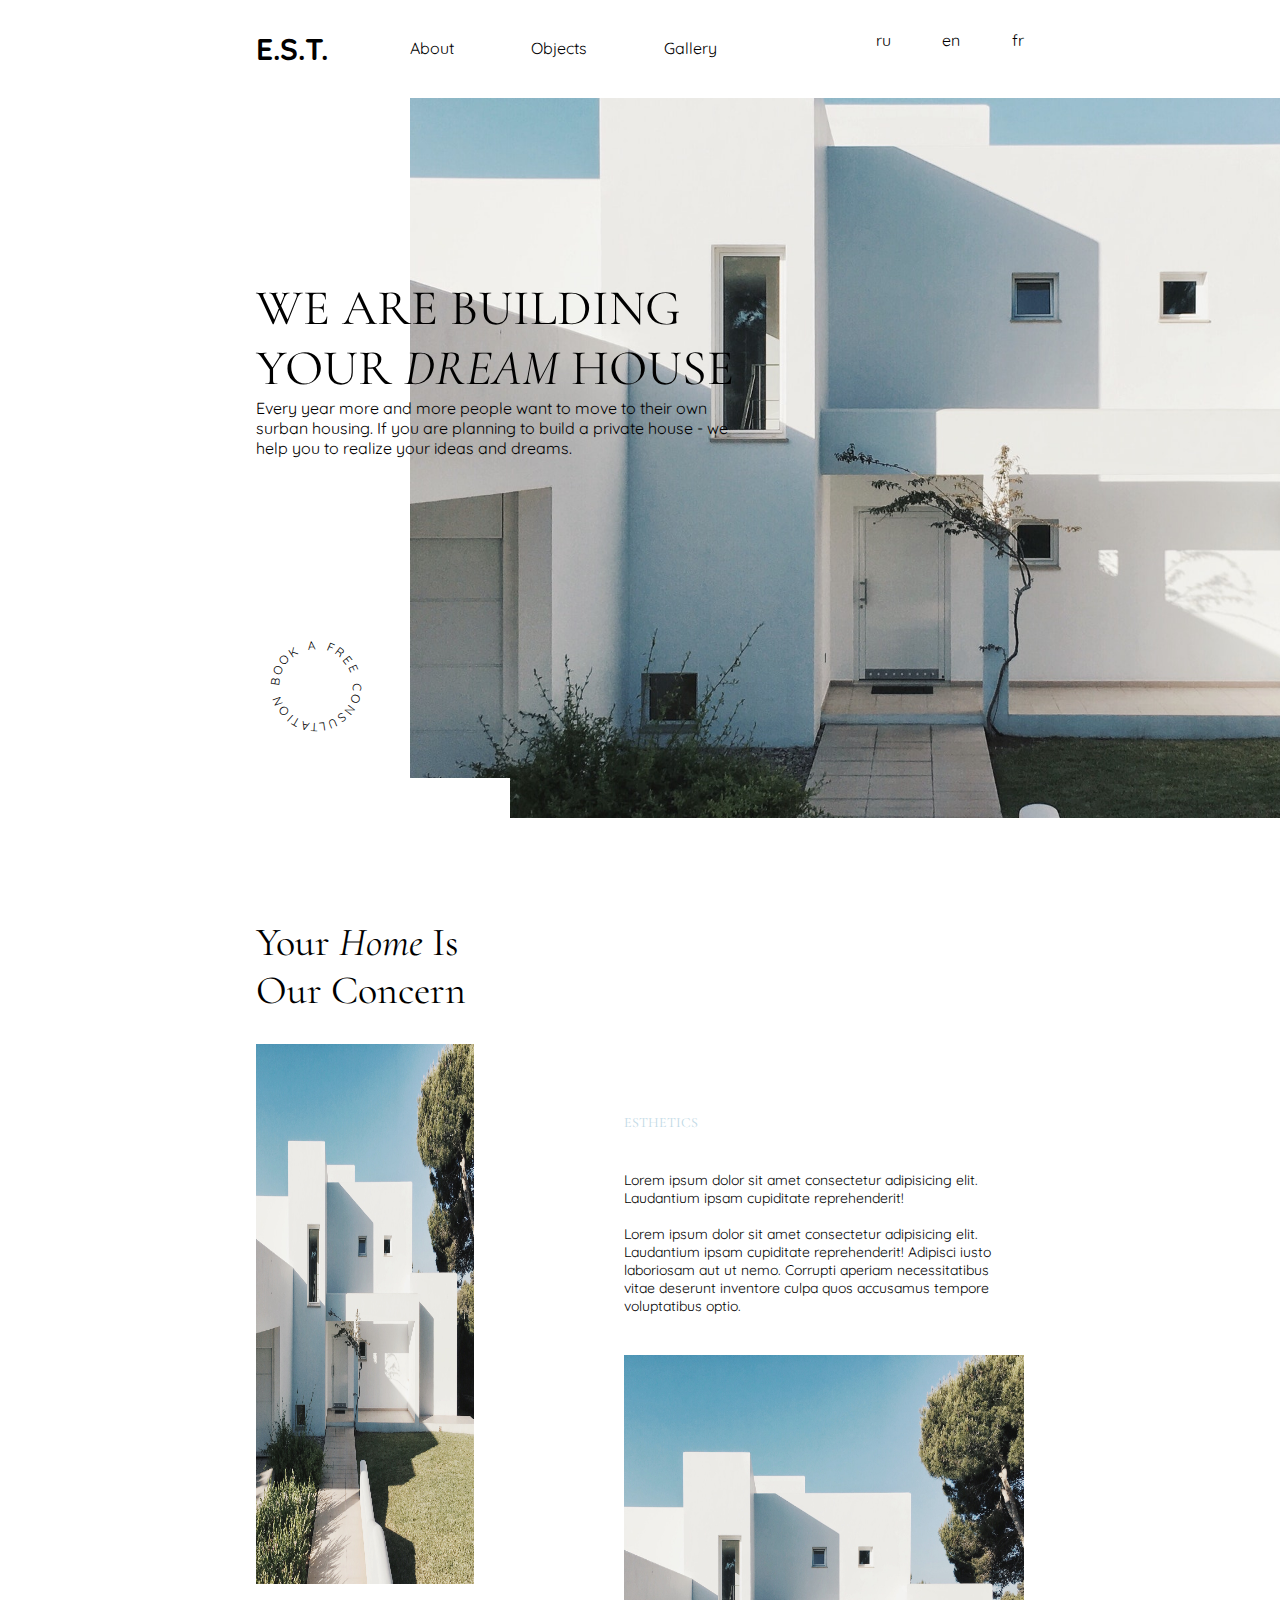
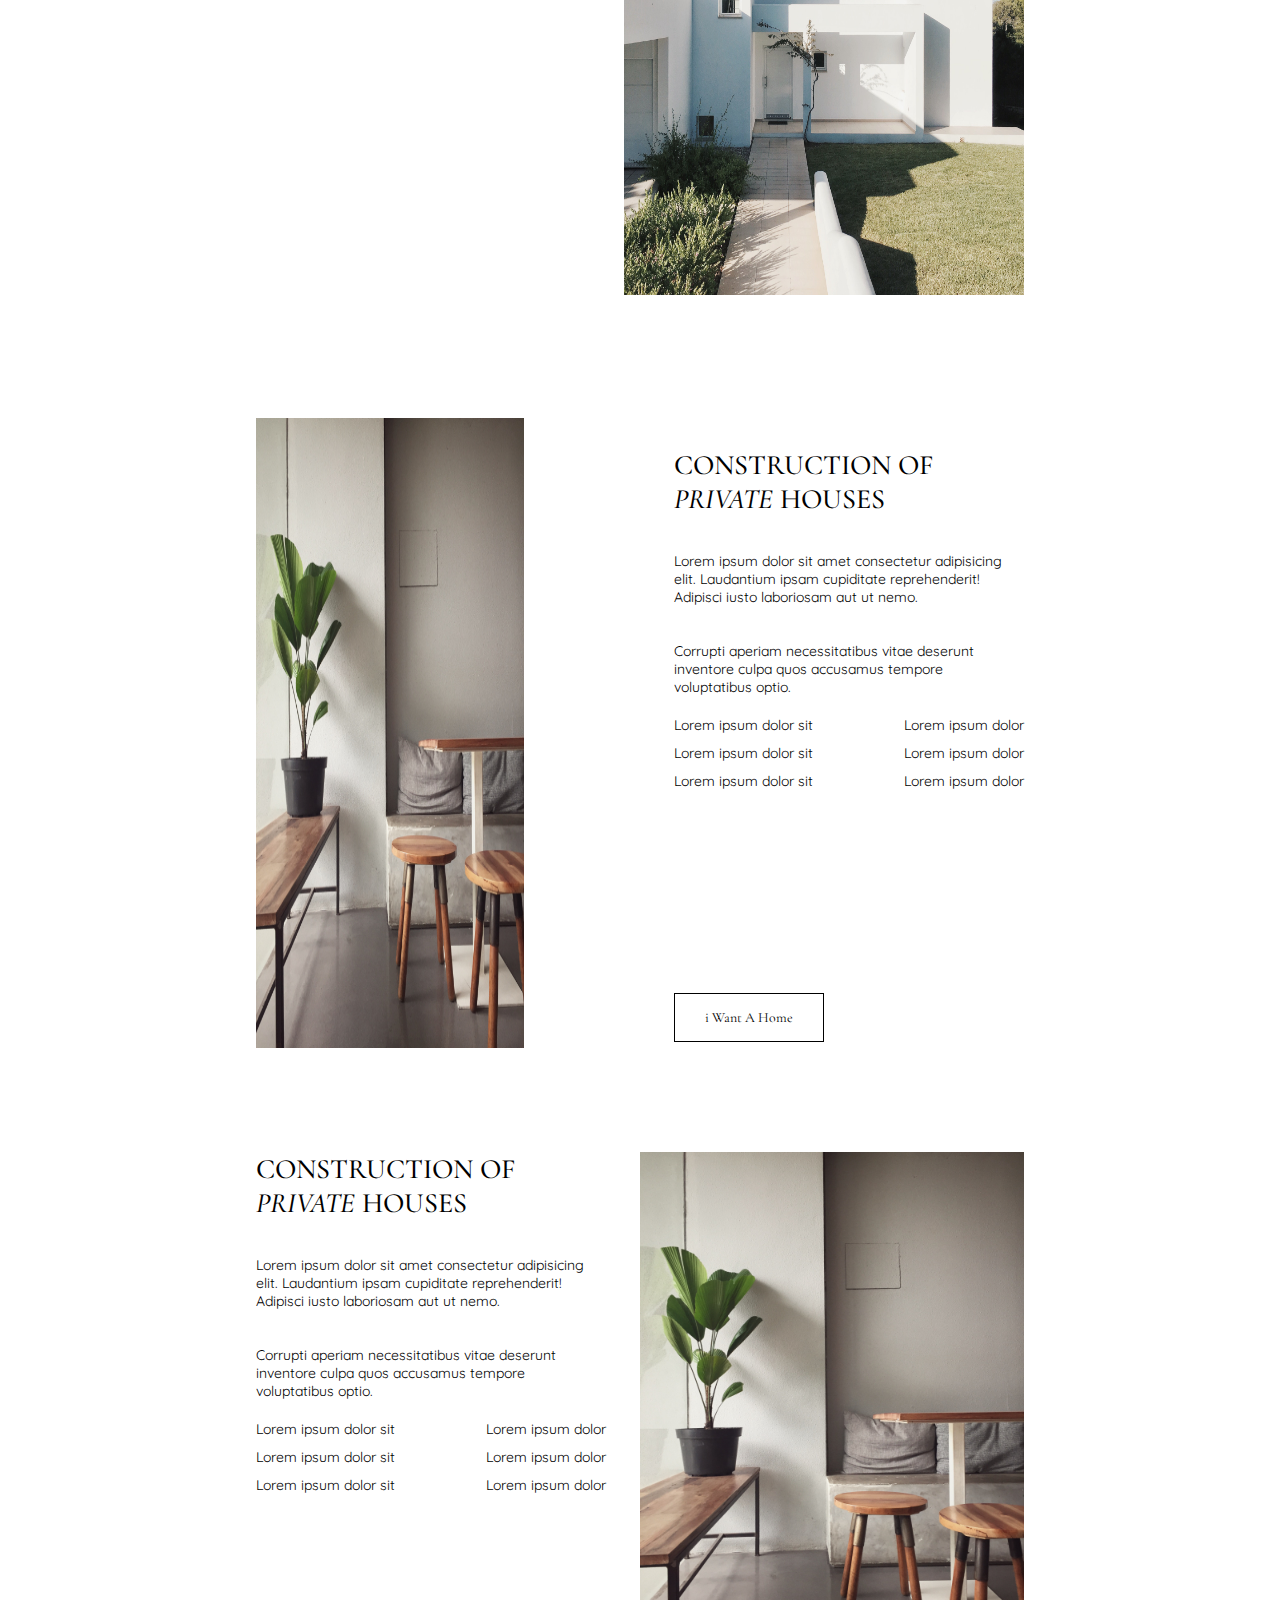
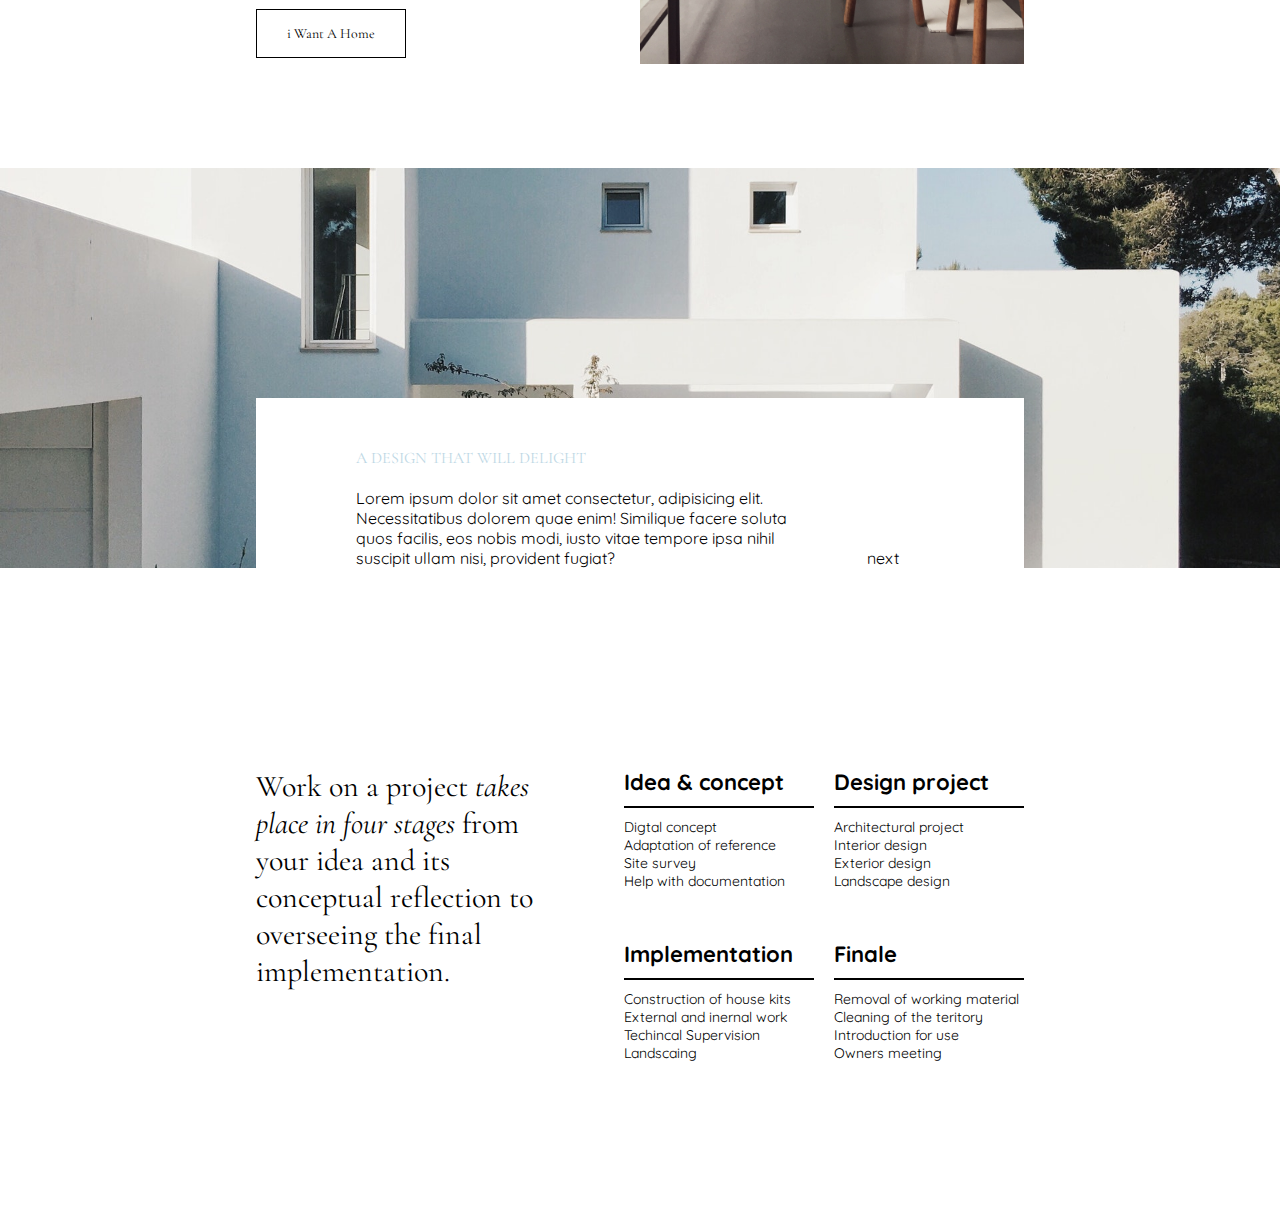
==== commit 16ba603c: "+hover effect" ====
--- a/index.html
+++ b/index.html
@@ -32,13 +32,13 @@
         <nav>
           <div class="links">
             <ul>
-              <li>
+              <li class="nav-link">
                 <a href="/"> About </a>
               </li>
-              <li>
+              <li class="nav-link">
                 <a href="/objects.html"> Objects </a>
               </li>
-              <li>Gallery</li>
+              <li class="nav-link">Gallery</li>
             </ul>
           </div>
           <div class="langs">
--- a/styles.css
+++ b/styles.css
@@ -29,6 +29,22 @@
   flex-direction: row;
   justify-content: space-between;
 }
+
+
+.nav-link::after {
+  content: "";
+  display: block;
+  width: 0;
+  height: 2px;
+  background: #000;
+  transition: width 0.3s;
+}
+
+.nav-link:hover::after {
+  width: 100%;
+}
+
+
 .links {
   width: 50%;
   display: flex;
